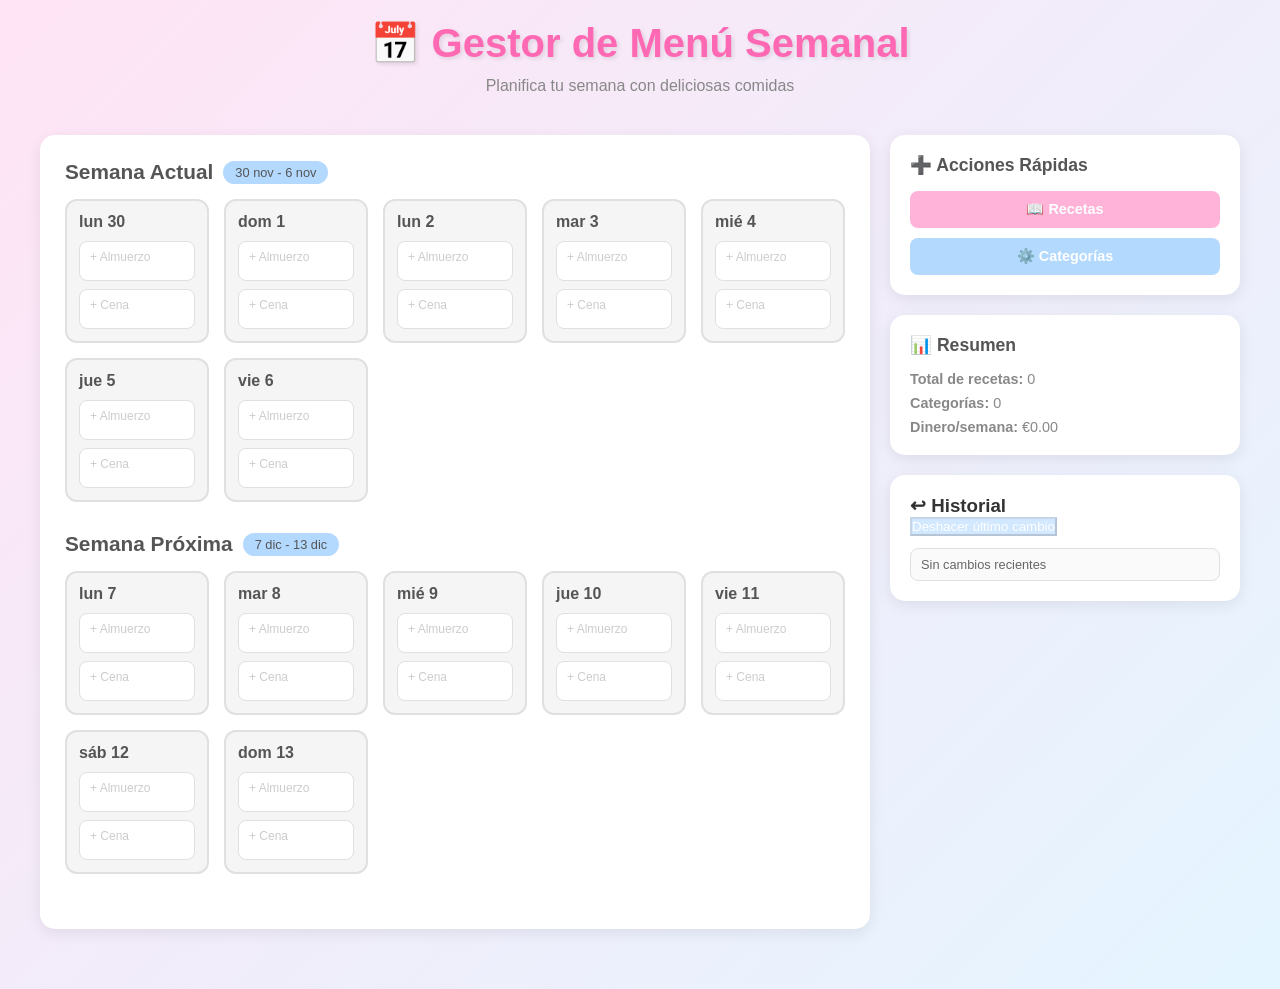
==== index.html @ 2125ae4c "Implement temp recipes" ====
<!DOCTYPE html>
<html lang="es">
<head>
    <meta charset="UTF-8">
    <meta name="viewport" content="width=device-width, initial-scale=1.0">
    <title>Gestor de Menú Semanal</title>
        <link rel="stylesheet" href="assets/css/styles.css">
</head>
<body>
    <div class="container">
        <header>
            <h1>📅 Gestor de Menú Semanal</h1>
            <p>Planifica tu semana con deliciosas comidas</p>
        </header>

        <div class="main-content">
            <div class="calendar-section">
                <div id="weeksContainer"></div>
            </div>

            <div class="sidebar">
                <div class="sidebar-card">
                    <h3>➕ Acciones Rápidas</h3>
                    <button class="btn-primary" onclick="openManageMealsModal()">📖 Recetas</button>
                    <button class="btn-secondary" onclick="openManageCategoriesModal()" style="margin-top: 10px;">⚙️ Categorías</button>
                </div>

                <div class="sidebar-card">
                    <h3>📊 Resumen</h3>
                    <div style="font-size: 0.9rem; color: #888;">
                        <p style="margin-bottom: 8px;"><strong>Total de recetas:</strong> <span id="totalMeals">0</span></p>
                        <p style="margin-bottom: 8px;"><strong>Categorías:</strong> <span id="totalCategories">0</span></p>
                        <p><strong>Dinero/semana:</strong> <span id="weekTotal">€0.00</span></p>
                    </div>
                </div>

                <div class="history-card">
                    <h3>↩ Historial</h3>
                    <button id="undoBtn" class="btn-secondary" onclick="app.undoLastAction()">Deshacer último cambio</button>
                    <div id="historyList" class="history-list">
                        <div class="history-item">Sin cambios recientes</div>
                    </div>
                </div>
            </div>
        </div>
    </div>

    <!-- Modal: Seleccionar Comida -->
    <div id="selectMealModal" class="modal">
        <div class="modal-content">
            <div class="modal-header">
                <span>Seleccionar Receta</span>
                <button class="close-btn" onclick="closeModal('selectMealModal')">×</button>
            </div>
            
            <!-- Búsqueda y Filtros -->
            <div class="search-filter-section">
                <div class="meal-view-toggle">
                    <button type="button" id="viewAllBtn" class="meal-view-btn active" onclick="app.setMealView('all')" title="Todas">📋</button>
                    <button type="button" id="viewFavoritesBtn" class="meal-view-btn" onclick="app.setMealView('favorites')" title="Favoritas">⭐</button>
                    <button type="button" id="viewRecentBtn" class="meal-view-btn" onclick="app.setMealView('recent')" title="Recientes">🕒</button>
                </div>
                <input type="text" id="mealSearchInput" class="search-input" placeholder="🔍 Buscar receta..." onkeyup="app.filterMeals()">
                <div class="filter-group">
                    <button type="button" id="openCategoryFilterBtn" class="filter-trigger" onclick="app.toggleCategoryFilterPopup()">📂 Filtrar por categorías</button>
                    <button class="clear-filters" onclick="app.clearFilters()">Limpiar filtros</button>
                </div>
                <div id="categoryFilterSummary" class="filter-selected-count">Sin categorías seleccionadas</div>
                <div id="categoryFilterPopup" class="filter-popup">
                    <div class="filter-popup-title">Selecciona categorías</div>
                    <div id="categoryFilterCheckboxes" class="checkbox-group"></div>
                    <div class="filter-popup-actions">
                        <button type="button" class="btn-filter-reset" onclick="app.resetCategoryFilterSelection()">Quitar selección</button>
                        <button type="button" class="btn-filter-apply" onclick="app.applyCategoryFilterSelection()">Aplicar</button>
                    </div>
                </div>
            </div>
            
            <!-- Lista de Recetas -->
            <div id="mealsSelectList" class="items-list items-list-grouped"></div>
            <div id="noResultsMessage" class="no-results" style="display: none;">
                <div id="noResultsText">❌ No se encontraron recetas</div>
                <button type="button" id="addTempFromSearchBtn" class="btn-add-temp-from-search" onclick="app.assignSearchAsTempRecipe()" style="display: none;">Añadir receta temporal</button>
            </div>
            
            <div class="modal-buttons">
                <button class="btn-cancel" onclick="closeModal('selectMealModal')">Cancelar</button>
            </div>
        </div>
    </div>

    <!-- Modal: Agregar Nueva Comida -->
    <div id="addMealModal" class="modal">
        <div class="modal-content">
            <div class="modal-header">
                <span>Nueva Receta</span>
                <button class="close-btn" onclick="closeModal('addMealModal')">×</button>
            </div>
            <div id="addMealMessage"></div>
            <form id="addMealForm">
                <div class="form-group">
                    <label for="mealName">Nombre de la Receta</label>
                    <input type="text" id="mealName" required placeholder="Ej: Pasta a la Carbonara">
                </div>
                <div class="form-group">
                    <label for="mealPrice">Precio (€)</label>
                    <input type="number" id="mealPrice" step="0.01" min="0" required placeholder="Ej: 5.50">
                </div>
                <div class="form-group">
                    <label>Categorías</label>
                    <div id="categoriesCheckboxes" class="checkbox-group"></div>
                </div>
                <div class="modal-buttons">
                    <button type="button" class="btn-cancel" onclick="closeModal('addMealModal')">Cancelar</button>
                    <button type="submit" class="btn-primary" style="width: 100%;">Crear Receta</button>
                </div>
            </form>
        </div>
    </div>

    <!-- Modal: Gestionar Recetas -->
    <div id="manageMealsModal" class="modal">
        <div class="modal-content">
            <div class="modal-header">
                <span>Gestionar Recetas</span>
                <button class="close-btn" onclick="closeModal('manageMealsModal')">×</button>
            </div>
            <div id="mealsMessage"></div>
            
            <h3 style="margin-top: 20px; margin-bottom: 10px; color: #555; font-size: 1rem;">Nueva Receta</h3>
            <form id="addMealForm2">
                <div class="form-group">
                    <input type="text" id="mealName2" required placeholder="Nombre de la receta">
                </div>
                <div class="form-group">
                    <input type="number" id="mealPrice2" step="0.01" min="0" required placeholder="Precio (€)">
                </div>
                <div class="form-group">
                    <label>Categorías</label>
                    <div id="categoriesCheckboxes2" class="checkbox-group"></div>
                </div>
                <button type="submit" class="btn-success" style="width: 100%; margin-bottom: 20px;">Agregar Receta</button>
            </form>

            <h3 style="margin-bottom: 10px; color: #555; font-size: 1rem;">Recetas Existentes</h3>
            <div id="mealsList" class="items-list"></div>
        </div>
    </div>

    <!-- Modal: Gestionar Categorías -->
    <div id="manageCategoriesModal" class="modal">
        <div class="modal-content">
            <div class="modal-header">
                <span>Gestionar Categorías</span>
                <button class="close-btn" onclick="closeModal('manageCategoriesModal')">×</button>
            </div>
            <div id="categoriesMessage"></div>
            
            <h3 style="margin-top: 20px; margin-bottom: 10px; color: #555; font-size: 1rem;">Agregar Categoría</h3>
            <form id="addCategoryForm">
                <div class="form-group">
                    <input type="text" id="categoryName" required placeholder="Nombre de la categoría">
                </div>
                <button type="submit" class="btn-success" style="width: 100%; margin-bottom: 20px;">Agregar Categoría</button>
            </form>

            <h3 style="margin-bottom: 10px; color: #555; font-size: 1rem;">Categorías Existentes</h3>
            <div id="categoriesList" class="items-list"></div>
        </div>
    </div>

        <script src="assets/js/app.js"></script>
</body>
</html>
---- assets/css/styles.css ----
﻿* {
            margin: 0;
            padding: 0;
            box-sizing: border-box;
        }

        :root {
            --pastel-pink: #FFB3D9;
            --pastel-blue: #B3D9FF;
            --pastel-green: #B3FFB3;
            --pastel-yellow: #FFFFB3;
            --pastel-purple: #D9B3FF;
            --pastel-peach: #FFD9B3;
            --light-gray: #F5F5F5;
            --dark-gray: #666;
            --border-color: #E0E0E0;
        }

        body {
            font-family: 'Segoe UI', Tahoma, Geneva, Verdana, sans-serif;
            background: linear-gradient(135deg, #FFE4F5 0%, #E4F5FF 100%);
            min-height: 100vh;
            padding: 20px;
            color: #333;
        }

        .container {
            max-width: 1200px;
            margin: 0 auto;
        }

        header {
            text-align: center;
            margin-bottom: 40px;
            color: #555;
        }

        header h1 {
            font-size: 2.5rem;
            margin-bottom: 10px;
            color: #FF69B4;
            text-shadow: 2px 2px 4px rgba(0,0,0,0.1);
        }

        header p {
            font-size: 1rem;
            color: #888;
        }

        .main-content {
            display: grid;
            grid-template-columns: 1fr 350px;
            gap: 20px;
            margin-bottom: 40px;
        }

        .calendar-section {
            background: white;
            border-radius: 15px;
            padding: 25px;
            box-shadow: 0 4px 15px rgba(0,0,0,0.08);
        }

        .week-container {
            margin-bottom: 30px;
        }

        .week-title {
            font-size: 1.3rem;
            font-weight: 600;
            color: #555;
            margin-bottom: 15px;
            display: flex;
            align-items: center;
            gap: 10px;
        }

        .week-title span {
            background: var(--pastel-blue);
            padding: 4px 12px;
            border-radius: 20px;
            font-size: 0.8rem;
            font-weight: 500;
        }

        .days-grid {
            display: grid;
            grid-template-columns: repeat(auto-fit, minmax(120px, 1fr));
            gap: 15px;
        }

        .day-card {
            background: var(--light-gray);
            border: 2px solid var(--border-color);
            border-radius: 12px;
            padding: 12px;
            transition: all 0.3s ease;
        }

        .day-card.today {
            border-color: var(--pastel-pink);
            background: #FFF0F8;
            box-shadow: 0 4px 12px rgba(255, 179, 217, 0.3);
        }

        .day-card.today .day-header {
            color: #FF69B4;
            font-weight: 700;
        }

        .day-header {
            font-weight: 600;
            margin-bottom: 10px;
            color: #555;
            display: flex;
            justify-content: space-between;
            align-items: center;
        }

        .day-number {
            font-size: 1rem;
        }

        .today-badge {
            background: var(--pastel-pink);
            color: #fff;
            font-size: 0.65rem;
            padding: 2px 6px;
            border-radius: 10px;
            font-weight: 600;
        }

        .meals-container {
            display: flex;
            flex-direction: column;
            gap: 8px;
        }

        .meal-slot {
            display: flex;
            gap: 8px;
            align-items: stretch;
        }

        .meal-label {
            font-size: 0.7rem;
            font-weight: 600;
            color: #888;
            min-width: 50px;
            text-transform: uppercase;
            display: none;
        }

        .meal-item {
            flex: 1;
            padding: 8px 10px;
            border-radius: 8px;
            font-size: 0.75rem;
            background: white;
            border: 1px solid var(--border-color);
            cursor: grab;
            transition: all 0.2s ease;
            min-height: 40px;
            display: flex;
            flex-direction: column;
            align-items: flex-start;
            justify-content: space-between;
            word-wrap: break-word;
            word-break: break-word;
            white-space: normal;
        }

        .meal-item:hover {
            border-color: var(--pastel-pink);
            background: #FFF5FA;
        }

        .meal-item.dragging {
            opacity: 0.5;
            cursor: grabbing;
        }

        .meal-item.drag-over {
            border: 2px dashed var(--pastel-pink);
            background: #FFF0F8;
            box-shadow: inset 0 0 8px rgba(255, 179, 217, 0.3);
        }

        .meal-info {
            flex: 1;
            line-height: 1.3;
            color: #555;
            font-weight: 500;
            word-break: break-word;
            width: 100%;
        }

        .meal-price {
            font-size: 0.65rem;
            color: #FF69B4;
            font-weight: 600;
            margin-left: 0;
            display: none;
        }

        .add-btn {
            width: 28px;
            height: 28px;
            border-radius: 50%;
            background: var(--pastel-pink);
            border: none;
            color: white;
            font-size: 1.2rem;
            cursor: pointer;
            display: flex;
            align-items: center;
            justify-content: center;
            transition: all 0.2s ease;
            flex-shrink: 0;
        }

        .add-btn:hover {
            background: #FF69B4;
            transform: scale(1.1);
        }

        .sidebar {
            display: flex;
            flex-direction: column;
            gap: 20px;
        }

        .sidebar-card {
            background: white;
            border-radius: 15px;
            padding: 20px;
            box-shadow: 0 4px 15px rgba(0,0,0,0.08);
        }

        .sidebar-card h3 {
            font-size: 1.1rem;
            margin-bottom: 15px;
            color: #555;
            display: flex;
            align-items: center;
            gap: 8px;
        }

        .sidebar-card button {
            width: 100%;
            padding: 10px;
            border: none;
            border-radius: 8px;
            font-weight: 600;
            cursor: pointer;
            transition: all 0.3s ease;
            font-size: 0.9rem;
        }

        .btn-primary {
            background: var(--pastel-pink);
            color: white;
        }

        .btn-primary:hover {
            background: #FF69B4;
            transform: translateY(-2px);
            box-shadow: 0 4px 8px rgba(255, 105, 180, 0.3);
        }

        .btn-secondary {
            background: var(--pastel-blue);
            color: white;
        }

        .btn-secondary:hover {
            background: #5B9FD9;
            transform: translateY(-2px);
            box-shadow: 0 4px 8px rgba(91, 159, 217, 0.3);
        }

        .btn-success {
            background: var(--pastel-green);
            color: #333;
            font-weight: 600;
        }

        .btn-success:hover {
            background: #5FB35F;
            color: white;
            transform: translateY(-2px);
            box-shadow: 0 4px 8px rgba(95, 179, 95, 0.3);
        }

        .modal {
            display: none;
            position: fixed;
            top: 0;
            left: 0;
            width: 100%;
            height: 100%;
            background: rgba(0, 0, 0, 0.5);
            z-index: 1000;
            align-items: center;
            justify-content: center;
        }

        .modal.active {
            display: flex;
        }

        .modal-content {
            background: white;
            border-radius: 15px;
            padding: 30px;
            max-width: 500px;
            width: 90%;
            max-height: 90vh;
            overflow-y: auto;
            box-shadow: 0 10px 40px rgba(0,0,0,0.2);
        }

        .modal-header {
            font-size: 1.5rem;
            font-weight: 700;
            margin-bottom: 20px;
            color: #555;
            display: flex;
            justify-content: space-between;
            align-items: center;
        }

        .close-btn {
            background: none;
            border: none;
            font-size: 1.5rem;
            color: #ccc;
            cursor: pointer;
            padding: 0;
            width: 30px;
            height: 30px;
            display: flex;
            align-items: center;
            justify-content: center;
        }

        .close-btn:hover {
            color: #FF69B4;
        }

        .form-group {
            margin-bottom: 15px;
        }

        .form-group label {
            display: block;
            margin-bottom: 5px;
            font-weight: 600;
            color: #555;
            font-size: 0.9rem;
        }

        .form-group input,
        .form-group select {
            width: 100%;
            padding: 10px;
            border: 2px solid var(--border-color);
            border-radius: 8px;
            font-size: 0.9rem;
            transition: border-color 0.2s ease;
        }

        .form-group input:focus,
        .form-group select:focus {
            outline: none;
            border-color: var(--pastel-pink);
            background: #FFF5FA;
        }

        .checkbox-group {
            display: grid;
            grid-template-columns: 1fr 1fr;
            gap: 8px 12px;
        }

        .checkbox-item {
            display: flex;
            align-items: center;
            gap: 8px;
            margin: 0;
            font-weight: 400;
            font-size: 0.9rem;
            cursor: pointer;
        }

        .checkbox-item input[type="checkbox"] {
            width: auto;
            margin: 0;
            accent-color: var(--pastel-pink);
            cursor: pointer;
        }

        .search-filter-section {
            display: flex;
            flex-direction: column;
            gap: 12px;
            margin-bottom: 15px;
            padding: 15px;
            background: var(--light-gray);
            border-radius: 8px;
        }

        .search-input {
            width: 100%;
            padding: 10px;
            border: 2px solid var(--border-color);
            border-radius: 8px;
            font-size: 0.9rem;
            transition: border-color 0.2s ease;
        }

        .search-input:focus {
            outline: none;
            border-color: var(--pastel-pink);
            background: white;
        }

        .filter-group {
            display: flex;
            gap: 10px;
        }

        .filter-trigger {
            padding: 8px;
            border: 2px solid var(--border-color);
            border-radius: 8px;
            font-size: 0.85rem;
            cursor: pointer;
            background: white;
            transition: border-color 0.2s ease;
            text-align: left;
            flex: 1;
        }

        .filter-trigger:hover {
            border-color: var(--pastel-pink);
        }

        .filter-popup {
            display: none;
            border: 1px solid var(--border-color);
            border-radius: 8px;
            background: white;
            padding: 10px;
            margin-top: 8px;
        }

        .filter-popup.active {
            display: block;
        }

        .filter-popup-title {
            font-size: 0.85rem;
            font-weight: 600;
            color: #555;
            margin-bottom: 8px;
        }

        .filter-popup-actions {
            display: flex;
            gap: 8px;
            margin-top: 10px;
        }

        .filter-popup-actions button {
            flex: 1;
            padding: 7px 8px;
            border: none;
            border-radius: 6px;
            font-size: 0.8rem;
            cursor: pointer;
        }

        .btn-filter-apply {
            background: var(--pastel-blue);
            color: white;
        }

        .btn-filter-reset {
            background: var(--light-gray);
            color: #555;
        }

        .filter-selected-count {
            font-size: 0.75rem;
            color: #777;
            margin-top: 2px;
        }

        .meal-view-toggle {
            display: grid;
            grid-template-columns: repeat(3, 1fr);
            gap: 8px;
            margin-bottom: 8px;
        }

        .meal-view-btn {
            border: 1px solid var(--border-color);
            background: white;
            color: #666;
            border-radius: 8px;
            padding: 8px 6px;
            font-size: 1rem;
            font-weight: 600;
            cursor: pointer;
            min-width: 44px;
            line-height: 1;
        }

        .meal-view-btn.active {
            background: var(--pastel-pink);
            color: white;
            border-color: var(--pastel-pink);
        }

        .favorite-btn {
            border: 1px solid #f3d37a;
            background: #fffdf3;
            color: #b08a00;
            border-radius: 6px;
            padding: 4px 8px;
            font-size: 0.75rem;
            cursor: pointer;
        }

        .favorite-btn.active {
            background: #ffe48b;
            color: #8d6a00;
        }

        .btn-add-temp-from-search {
            margin-top: 12px;
            padding: 10px 12px;
            background: var(--pastel-purple);
            color: white;
            border: none;
            border-radius: 8px;
            cursor: pointer;
            font-weight: 600;
            font-size: 0.85rem;
        }

        .btn-add-temp-from-search:hover {
            background: #C994FF;
        }

        .history-card {
            background: white;
            border-radius: 15px;
            padding: 20px;
            box-shadow: 0 4px 15px rgba(0,0,0,0.08);
        }

        .history-list {
            margin-top: 12px;
            max-height: 130px;
            overflow-y: auto;
            border: 1px solid var(--border-color);
            border-radius: 8px;
            background: #fafafa;
        }

        .history-item {
            padding: 8px 10px;
            border-bottom: 1px solid #ededed;
            font-size: 0.8rem;
            color: #666;
        }

        .history-item:last-child {
            border-bottom: none;
        }

        .history-item-time {
            display: block;
            font-size: 0.7rem;
            color: #999;
            margin-top: 2px;
        }

        .meal-item.empty {
            cursor: pointer;
        }

        .meal-item.filled {
            cursor: grab;
        }

        .meal-item.filled:active {
            cursor: grabbing;
        }

        .filter-trigger:focus {
            outline: none;
            border-color: var(--pastel-pink);
        }

        .clear-filters {
            padding: 8px 12px;
            background: var(--pastel-yellow);
            border: none;
            border-radius: 8px;
            cursor: pointer;
            font-size: 0.8rem;
            font-weight: 600;
            transition: all 0.2s ease;
        }

        .clear-filters:hover {
            background: #FFD700;
        }

        .meal-group-header {
            background: rgba(0, 0, 0, 0.05);
            padding: 8px 12px;
            font-weight: 600;
            color: #555;
            font-size: 0.85rem;
            border-left: 3px solid var(--pastel-blue);
            margin-top: 10px;
        }

        .meal-group-header:first-child {
            margin-top: 0;
        }

        .items-list-grouped .item {
            padding-left: 20px;
        }

        .meal-count {
            display: inline-block;
            background: var(--pastel-pink);
            color: white;
            padding: 2px 8px;
            border-radius: 12px;
            font-size: 0.7rem;
            font-weight: 600;
            margin-left: 6px;
        }

        .no-results {
            text-align: center;
            color: #999;
            padding: 20px 10px;
            font-size: 0.9rem;
        }

        .items-list {
            max-height: 300px;
            overflow-y: auto;
            border: 1px solid var(--border-color);
            border-radius: 8px;
            margin-top: 10px;
        }

        .item {
            padding: 10px 12px;
            border-bottom: 1px solid var(--border-color);
            display: flex;
            justify-content: space-between;
            align-items: center;
            font-size: 0.9rem;
        }

        .item:last-child {
            border-bottom: none;
        }

        .item-info {
            flex: 1;
        }

        .item-name {
            font-weight: 600;
            color: #555;
        }

        .temp-recipe {
            font-style: italic;
        }

        .temp-badge {
            background: var(--pastel-purple);
            color: white;
            padding: 2px 6px;
            border-radius: 8px;
            font-size: 0.6rem;
            font-weight: 700;
            margin-left: 4px;
            text-transform: uppercase;
        }

        .item-price {
            font-size: 0.8rem;
            color: #FF69B4;
            font-weight: 500;
        }

        .item-actions {
            display: flex;
            gap: 8px;
        }

        .btn-small {
            padding: 5px 10px;
            border: none;
            border-radius: 5px;
            font-size: 0.75rem;
            cursor: pointer;
            transition: all 0.2s ease;
        }

        .btn-edit {
            background: var(--pastel-yellow);
            color: #555;
        }

        .btn-edit:hover {
            background: #FFD700;
        }

        .btn-delete {
            background: #FFB3B3;
            color: white;
        }

        .btn-delete:hover {
            background: #FF6B6B;
        }

        .modal-buttons {
            display: grid;
            grid-template-columns: 1fr 1fr;
            gap: 10px;
            margin-top: 20px;
        }

        .modal-buttons button {
            padding: 12px;
            border: none;
            border-radius: 8px;
            font-weight: 600;
            cursor: pointer;
            font-size: 0.9rem;
            transition: all 0.3s ease;
        }

        .btn-cancel {
            background: var(--light-gray);
            color: #555;
        }

        .btn-cancel:hover {
            background: #ddd;
        }

        .btn-remove-meal {
            background: white;
            border: 1px solid #FFB3B3;
            color: #FF6B6B;
            padding: 3px 8px;
            border-radius: 4px;
            font-size: 0.8rem;
            cursor: pointer;
            transition: all 0.2s ease;
            align-self: flex-end;
            margin-top: 4px;
        }

        .btn-remove-meal:hover {
            background: #FFB3B3;
            color: white;
        }

        @media (max-width: 768px) {
            .main-content {
                grid-template-columns: 1fr;
            }

            header h1 {
                font-size: 1.8rem;
            }

            .days-grid {
                grid-template-columns: repeat(2, 1fr);
            }

            .calendar-section {
                padding: 15px;
            }

            .modal-content {
                max-width: 90%;
                padding: 18px;
            }

            .filter-group {
                flex-direction: column;
            }

            .meal-view-toggle {
                grid-template-columns: 1fr;
            }
        }
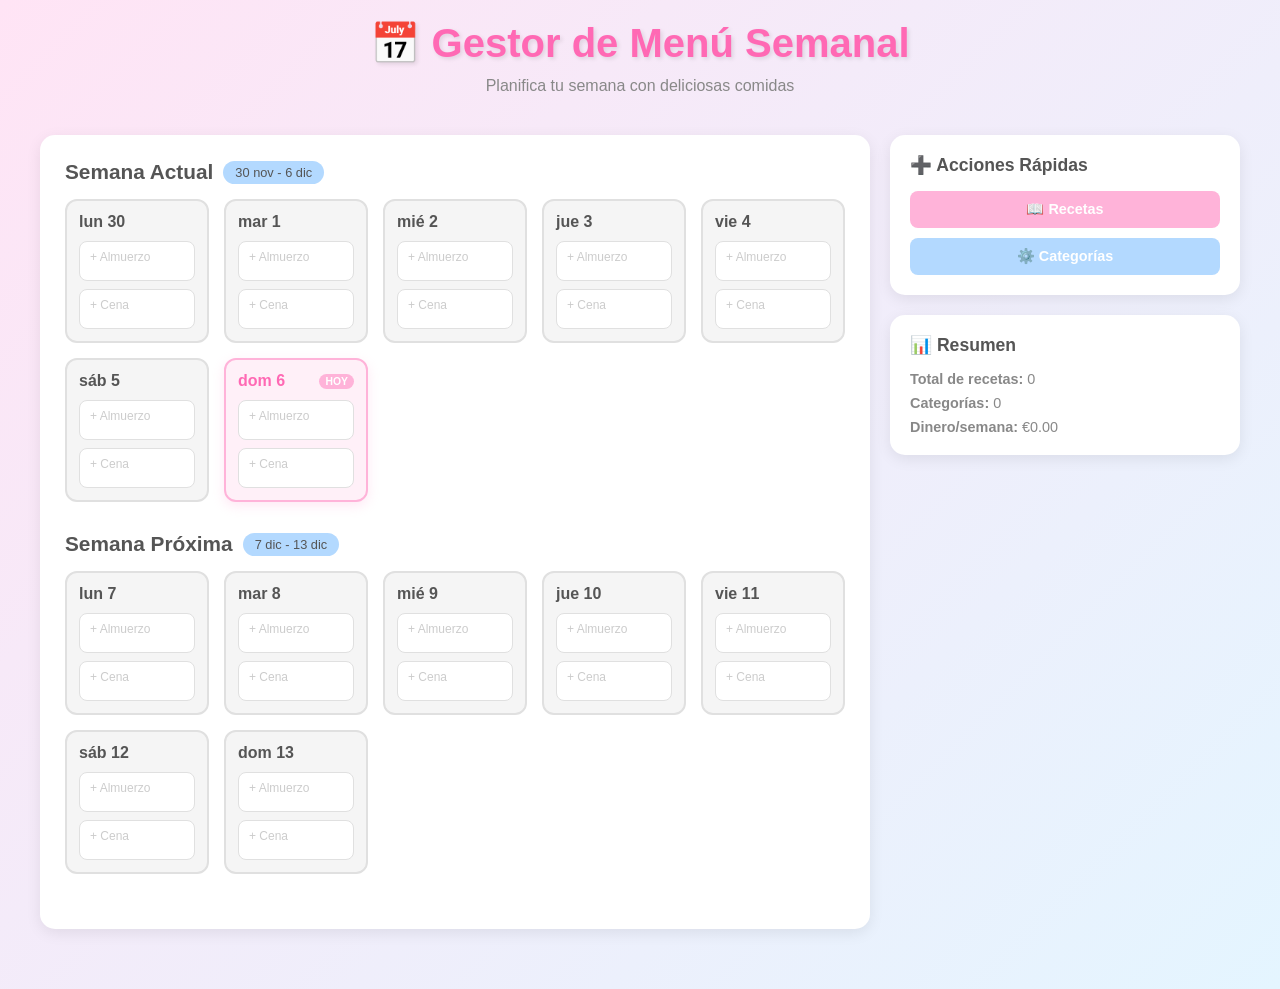
==== commit d9835e02: "Fix: semana próxima mostraba fechas desordenadas" ====
--- a/index.html
+++ b/index.html
@@ -4,7 +4,566 @@
     <meta charset="UTF-8">
     <meta name="viewport" content="width=device-width, initial-scale=1.0">
     <title>Gestor de Menú Semanal</title>
-        <link rel="stylesheet" href="assets/css/styles.css">
+    <style>
+        * {
+            margin: 0;
+            padding: 0;
+            box-sizing: border-box;
+        }
+
+        :root {
+            --pastel-pink: #FFB3D9;
+            --pastel-blue: #B3D9FF;
+            --pastel-green: #B3FFB3;
+            --pastel-yellow: #FFFFB3;
+            --pastel-purple: #D9B3FF;
+            --pastel-peach: #FFD9B3;
+            --light-gray: #F5F5F5;
+            --dark-gray: #666;
+            --border-color: #E0E0E0;
+        }
+
+        body {
+            font-family: 'Segoe UI', Tahoma, Geneva, Verdana, sans-serif;
+            background: linear-gradient(135deg, #FFE4F5 0%, #E4F5FF 100%);
+            min-height: 100vh;
+            padding: 20px;
+            color: #333;
+        }
+
+        .container {
+            max-width: 1200px;
+            margin: 0 auto;
+        }
+
+        header {
+            text-align: center;
+            margin-bottom: 40px;
+            color: #555;
+        }
+
+        header h1 {
+            font-size: 2.5rem;
+            margin-bottom: 10px;
+            color: #FF69B4;
+            text-shadow: 2px 2px 4px rgba(0,0,0,0.1);
+        }
+
+        header p {
+            font-size: 1rem;
+            color: #888;
+        }
+
+        .main-content {
+            display: grid;
+            grid-template-columns: 1fr 350px;
+            gap: 20px;
+            margin-bottom: 40px;
+        }
+
+        .calendar-section {
+            background: white;
+            border-radius: 15px;
+            padding: 25px;
+            box-shadow: 0 4px 15px rgba(0,0,0,0.08);
+        }
+
+        .week-container {
+            margin-bottom: 30px;
+        }
+
+        .week-title {
+            font-size: 1.3rem;
+            font-weight: 600;
+            color: #555;
+            margin-bottom: 15px;
+            display: flex;
+            align-items: center;
+            gap: 10px;
+        }
+
+        .week-title span {
+            background: var(--pastel-blue);
+            padding: 4px 12px;
+            border-radius: 20px;
+            font-size: 0.8rem;
+            font-weight: 500;
+        }
+
+        .days-grid {
+            display: grid;
+            grid-template-columns: repeat(auto-fit, minmax(120px, 1fr));
+            gap: 15px;
+        }
+
+        .day-card {
+            background: var(--light-gray);
+            border: 2px solid var(--border-color);
+            border-radius: 12px;
+            padding: 12px;
+            transition: all 0.3s ease;
+        }
+
+        .day-card.today {
+            border-color: var(--pastel-pink);
+            background: #FFF0F8;
+            box-shadow: 0 4px 12px rgba(255, 179, 217, 0.3);
+        }
+
+        .day-card.today .day-header {
+            color: #FF69B4;
+            font-weight: 700;
+        }
+
+        .day-header {
+            font-weight: 600;
+            margin-bottom: 10px;
+            color: #555;
+            display: flex;
+            justify-content: space-between;
+            align-items: center;
+        }
+
+        .day-number {
+            font-size: 1rem;
+        }
+
+        .today-badge {
+            background: var(--pastel-pink);
+            color: #fff;
+            font-size: 0.65rem;
+            padding: 2px 6px;
+            border-radius: 10px;
+            font-weight: 600;
+        }
+
+        .meals-container {
+            display: flex;
+            flex-direction: column;
+            gap: 8px;
+        }
+
+        .meal-slot {
+            display: flex;
+            gap: 8px;
+            align-items: stretch;
+        }
+
+        .meal-label {
+            font-size: 0.7rem;
+            font-weight: 600;
+            color: #888;
+            min-width: 50px;
+            text-transform: uppercase;
+            display: none; /* Ocultar labels */
+        }
+
+        .meal-item {
+            flex: 1;
+            padding: 8px 10px;
+            border-radius: 8px;
+            font-size: 0.75rem;
+            background: white;
+            border: 1px solid var(--border-color);
+            cursor: pointer;
+            transition: all 0.2s ease;
+            min-height: 40px;
+            display: flex;
+            flex-direction: column;
+            align-items: flex-start;
+            justify-content: space-between;
+            word-wrap: break-word;
+            word-break: break-word;
+            white-space: normal;
+        }
+
+        .meal-item:hover {
+            border-color: var(--pastel-pink);
+            background: #FFF5FA;
+        }
+
+        .meal-info {
+            flex: 1;
+            line-height: 1.3;
+            color: #555;
+            font-weight: 500;
+            word-break: break-word;
+            width: 100%;
+        }
+
+        .meal-price {
+            font-size: 0.65rem;
+            color: #FF69B4;
+            font-weight: 600;
+            margin-left: 0;
+            display: none; /* Ocultar precio */
+        }
+
+        .add-btn {
+            width: 28px;
+            height: 28px;
+            border-radius: 50%;
+            background: var(--pastel-pink);
+            border: none;
+            color: white;
+            font-size: 1.2rem;
+            cursor: pointer;
+            display: flex;
+            align-items: center;
+            justify-content: center;
+            transition: all 0.2s ease;
+            flex-shrink: 0;
+        }
+
+        .add-btn:hover {
+            background: #FF69B4;
+            transform: scale(1.1);
+        }
+
+        .sidebar {
+            display: flex;
+            flex-direction: column;
+            gap: 20px;
+        }
+
+        .sidebar-card {
+            background: white;
+            border-radius: 15px;
+            padding: 20px;
+            box-shadow: 0 4px 15px rgba(0,0,0,0.08);
+        }
+
+        .sidebar-card h3 {
+            font-size: 1.1rem;
+            margin-bottom: 15px;
+            color: #555;
+            display: flex;
+            align-items: center;
+            gap: 8px;
+        }
+
+        .sidebar-card button {
+            width: 100%;
+            padding: 10px;
+            border: none;
+            border-radius: 8px;
+            font-weight: 600;
+            cursor: pointer;
+            transition: all 0.3s ease;
+            font-size: 0.9rem;
+        }
+
+        .btn-primary {
+            background: var(--pastel-pink);
+            color: white;
+        }
+
+        .btn-primary:hover {
+            background: #FF69B4;
+            transform: translateY(-2px);
+            box-shadow: 0 4px 8px rgba(255, 105, 180, 0.3);
+        }
+
+        .btn-secondary {
+            background: var(--pastel-blue);
+            color: white;
+        }
+
+        .btn-secondary:hover {
+            background: #5B9FD9;
+            transform: translateY(-2px);
+            box-shadow: 0 4px 8px rgba(91, 159, 217, 0.3);
+        }
+
+        .btn-success {
+            background: var(--pastel-green);
+            color: #333;
+            font-weight: 600;
+        }
+
+        .btn-success:hover {
+            background: #5FB35F;
+            color: white;
+            transform: translateY(-2px);
+            box-shadow: 0 4px 8px rgba(95, 179, 95, 0.3);
+        }
+
+        /* Modal */
+        .modal {
+            display: none;
+            position: fixed;
+            top: 0;
+            left: 0;
+            width: 100%;
+            height: 100%;
+            background: rgba(0, 0, 0, 0.5);
+            z-index: 1000;
+            align-items: center;
+            justify-content: center;
+        }
+
+        .modal.active {
+            display: flex;
+        }
+
+        .modal-content {
+            background: white;
+            border-radius: 15px;
+            padding: 30px;
+            max-width: 500px;
+            width: 90%;
+            max-height: 90vh;
+            overflow-y: auto;
+            box-shadow: 0 10px 40px rgba(0,0,0,0.2);
+        }
+
+        .modal-header {
+            font-size: 1.5rem;
+            font-weight: 700;
+            margin-bottom: 20px;
+            color: #555;
+            display: flex;
+            justify-content: space-between;
+            align-items: center;
+        }
+
+        .close-btn {
+            background: none;
+            border: none;
+            font-size: 1.5rem;
+            color: #ccc;
+            cursor: pointer;
+            padding: 0;
+            width: 30px;
+            height: 30px;
+            display: flex;
+            align-items: center;
+            justify-content: center;
+        }
+
+        .close-btn:hover {
+            color: #FF69B4;
+        }
+
+        .form-group {
+            margin-bottom: 15px;
+        }
+
+        .form-group label {
+            display: block;
+            margin-bottom: 5px;
+            font-weight: 600;
+            color: #555;
+            font-size: 0.9rem;
+        }
+
+        .form-group input,
+        .form-group select {
+            width: 100%;
+            padding: 10px;
+            border: 2px solid var(--border-color);
+            border-radius: 8px;
+            font-size: 0.9rem;
+            transition: border-color 0.2s ease;
+        }
+
+        .form-group input:focus,
+        .form-group select:focus {
+            outline: none;
+            border-color: var(--pastel-pink);
+            background: #FFF5FA;
+        }
+
+        .checkbox-group {
+            display: grid;
+            grid-template-columns: 1fr 1fr;
+            gap: 10px;
+            margin-top: 10px;
+        }
+
+        .checkbox-item {
+            display: flex;
+            align-items: center;
+            gap: 8px;
+        }
+
+        .checkbox-item input[type="checkbox"] {
+            width: auto;
+            cursor: pointer;
+            accent-color: var(--pastel-pink);
+        }
+
+        .checkbox-item label {
+            margin: 0;
+            cursor: pointer;
+            font-weight: 400;
+            font-size: 0.85rem;
+        }
+
+        .modal-buttons {
+            display: grid;
+            grid-template-columns: 1fr 1fr;
+            gap: 10px;
+            margin-top: 20px;
+        }
+
+        .modal-buttons button {
+            padding: 12px;
+            border: none;
+            border-radius: 8px;
+            font-weight: 600;
+            cursor: pointer;
+            font-size: 0.9rem;
+            transition: all 0.3s ease;
+        }
+
+        .btn-cancel {
+            background: var(--light-gray);
+            color: #555;
+        }
+
+        .btn-cancel:hover {
+            background: #ddd;
+        }
+
+        /* Lista de comidas/categorías */
+        .items-list {
+            max-height: 300px;
+            overflow-y: auto;
+            border: 1px solid var(--border-color);
+            border-radius: 8px;
+            margin-top: 10px;
+        }
+
+        .item {
+            padding: 10px 12px;
+            border-bottom: 1px solid var(--border-color);
+            display: flex;
+            justify-content: space-between;
+            align-items: center;
+            font-size: 0.9rem;
+        }
+
+        .item:last-child {
+            border-bottom: none;
+        }
+
+        .item-info {
+            flex: 1;
+        }
+
+        .item-name {
+            font-weight: 600;
+            color: #555;
+        }
+
+        .item-price {
+            font-size: 0.8rem;
+            color: #FF69B4;
+            font-weight: 500;
+        }
+
+        .item-actions {
+            display: flex;
+            gap: 8px;
+        }
+
+        .btn-small {
+            padding: 5px 10px;
+            border: none;
+            border-radius: 5px;
+            font-size: 0.75rem;
+            cursor: pointer;
+            transition: all 0.2s ease;
+        }
+
+        .btn-edit {
+            background: var(--pastel-yellow);
+            color: #555;
+        }
+
+        .btn-edit:hover {
+            background: #FFD700;
+        }
+
+        .btn-delete {
+            background: #FFB3B3;
+            color: white;
+        }
+
+        .btn-delete:hover {
+            background: #FF6B6B;
+        }
+
+        .loading {
+            text-align: center;
+            color: #888;
+            padding: 20px;
+        }
+
+        .error {
+            background: #FFB3B3;
+            color: #8B0000;
+            padding: 10px;
+            border-radius: 8px;
+            margin-bottom: 15px;
+            font-size: 0.9rem;
+        }
+
+        .success {
+            background: var(--pastel-green);
+            color: white;
+            padding: 10px;
+            border-radius: 8px;
+            margin-bottom: 15px;
+            font-size: 0.9rem;
+        }
+
+        @media (max-width: 768px) {
+            .main-content {
+                grid-template-columns: 1fr;
+            }
+
+            header h1 {
+                font-size: 1.8rem;
+            }
+
+            .days-grid {
+                grid-template-columns: repeat(2, 1fr);
+            }
+
+            .calendar-section {
+                padding: 15px;
+            }
+
+            .modal-content {
+                max-width: 90%;
+            }
+        }
+
+        .meal-actions {
+            display: flex;
+            gap: 4px;
+        }
+
+        .btn-remove-meal {
+            background: white;
+            border: 1px solid #FFB3B3;
+            color: #FF6B6B;
+            padding: 3px 8px;
+            border-radius: 4px;
+            font-size: 0.8rem;
+            cursor: pointer;
+            transition: all 0.2s ease;
+            align-self: flex-end;
+            margin-top: 4px;
+        }
+
+        .btn-remove-meal:hover {
+            background: #FFB3B3;
+            color: white;
+        }
+    </style>
 </head>
 <body>
     <div class="container">
@@ -33,14 +592,6 @@
                         <p><strong>Dinero/semana:</strong> <span id="weekTotal">€0.00</span></p>
                     </div>
                 </div>
-
-                <div class="history-card">
-                    <h3>↩ Historial</h3>
-                    <button id="undoBtn" class="btn-secondary" onclick="app.undoLastAction()">Deshacer último cambio</button>
-                    <div id="historyList" class="history-list">
-                        <div class="history-item">Sin cambios recientes</div>
-                    </div>
-                </div>
             </div>
         </div>
     </div>
@@ -52,37 +603,7 @@
                 <span>Seleccionar Receta</span>
                 <button class="close-btn" onclick="closeModal('selectMealModal')">×</button>
             </div>
-            
-            <!-- Búsqueda y Filtros -->
-            <div class="search-filter-section">
-                <div class="meal-view-toggle">
-                    <button type="button" id="viewAllBtn" class="meal-view-btn active" onclick="app.setMealView('all')" title="Todas">📋</button>
-                    <button type="button" id="viewFavoritesBtn" class="meal-view-btn" onclick="app.setMealView('favorites')" title="Favoritas">⭐</button>
-                    <button type="button" id="viewRecentBtn" class="meal-view-btn" onclick="app.setMealView('recent')" title="Recientes">🕒</button>
-                </div>
-                <input type="text" id="mealSearchInput" class="search-input" placeholder="🔍 Buscar receta..." onkeyup="app.filterMeals()">
-                <div class="filter-group">
-                    <button type="button" id="openCategoryFilterBtn" class="filter-trigger" onclick="app.toggleCategoryFilterPopup()">📂 Filtrar por categorías</button>
-                    <button class="clear-filters" onclick="app.clearFilters()">Limpiar filtros</button>
-                </div>
-                <div id="categoryFilterSummary" class="filter-selected-count">Sin categorías seleccionadas</div>
-                <div id="categoryFilterPopup" class="filter-popup">
-                    <div class="filter-popup-title">Selecciona categorías</div>
-                    <div id="categoryFilterCheckboxes" class="checkbox-group"></div>
-                    <div class="filter-popup-actions">
-                        <button type="button" class="btn-filter-reset" onclick="app.resetCategoryFilterSelection()">Quitar selección</button>
-                        <button type="button" class="btn-filter-apply" onclick="app.applyCategoryFilterSelection()">Aplicar</button>
-                    </div>
-                </div>
-            </div>
-            
-            <!-- Lista de Recetas -->
-            <div id="mealsSelectList" class="items-list items-list-grouped"></div>
-            <div id="noResultsMessage" class="no-results" style="display: none;">
-                <div id="noResultsText">❌ No se encontraron recetas</div>
-                <button type="button" id="addTempFromSearchBtn" class="btn-add-temp-from-search" onclick="app.assignSearchAsTempRecipe()" style="display: none;">Añadir receta temporal</button>
-            </div>
-            
+            <div id="mealsSelectList" class="items-list"></div>
             <div class="modal-buttons">
                 <button class="btn-cancel" onclick="closeModal('selectMealModal')">Cancelar</button>
             </div>
@@ -169,7 +690,641 @@
         </div>
     </div>
 
-        <script src="assets/js/app.js"></script>
+    <script>
+        // Detectar URL base de la API automáticamente
+        const getApiBaseUrl = () => {
+            // Si está abierto como archivo local (file://), usar localhost
+            if (window.location.protocol === 'file:') {
+                console.log('📍 Detectado: Archivo local → usando localhost');
+                return 'http://localhost:8000';
+            }
+            // Si estamos en localhost, usar localhost
+            if (window.location.hostname === 'localhost' || window.location.hostname === '127.0.0.1') {
+                console.log('📍 Detectado: Localhost → usando localhost');
+                return 'http://localhost:8000';
+            }
+            // En producción, usar el dominio real
+            console.log('📍 Detectado: Producción → usando homeapi.beadpaws.es');
+            return 'https://homeapi.beadpaws.es';
+        };
+
+        const API_BASE_URL = getApiBaseUrl();
+        const API_KEY = 'homeapi_default_key_2024';
+
+        class MenuApp {
+            constructor() {
+                this.meals = [];
+                this.categories = [];
+                this.dailyMenus = {};
+                this.currentDate = new Date();
+                this.selectedDay = null;
+                this.selectedMealType = null;
+                console.log('📱 [DEBUG] MenuApp constructor iniciado');
+                console.log('📱 [DEBUG] API URL:', API_BASE_URL);
+                console.log('📱 [DEBUG] API Key configurada:', API_KEY ? 'SÍ' : 'NO');
+                this.init();
+            }
+
+            async init() {
+                try {
+                    console.log('🔄 [DEBUG] Cargando datos de la API...');
+                    await this.loadData();
+                    console.log('✅ [DEBUG] Datos cargados exitosamente');
+                    console.log('✅ [DEBUG] Comidas:', this.meals.length);
+                    console.log('✅ [DEBUG] Categorías:', this.categories.length);
+                    
+                    console.log('🎨 [DEBUG] Renderizando calendario...');
+                    this.renderCalendar();
+                    console.log('✅ [DEBUG] Calendario renderizado');
+                    
+                    console.log('🔗 [DEBUG] Configurando event listeners...');
+                    this.setupEventListeners();
+                    console.log('✅ [DEBUG] Event listeners configurados');
+                    
+                    console.log('🎉 [DEBUG] ¡MenuApp inicializado correctamente!');
+                    console.log('💡 [DEBUG] Ahora puedes hacer clic en "+ Nueva Receta" o "⚙️ Categorías"');
+                } catch (error) {
+                    console.error('❌ [ERROR] Error en init():', error);
+                }
+            }
+
+            async loadData() {
+                try {
+                    console.log('📥 [DEBUG] Iniciando fetch de comidas...');
+                    const mealsRes = await fetch(`${API_BASE_URL}/meals`, { headers: { 'X-API-Key': API_KEY } });
+                    console.log('📥 [DEBUG] Respuesta de meals:', mealsRes.status, mealsRes.statusText);
+                    
+                    console.log('📥 [DEBUG] Iniciando fetch de categorías...');
+                    const categoriesRes = await fetch(`${API_BASE_URL}/categories`, { headers: { 'X-API-Key': API_KEY } });
+                    console.log('📥 [DEBUG] Respuesta de categories:', categoriesRes.status, categoriesRes.statusText);
+                    
+                    console.log('📥 [DEBUG] Iniciando fetch de menú diario...');
+                    const menusRes = await fetch(`${API_BASE_URL}/daily-menu`, { headers: { 'X-API-Key': API_KEY } });
+                    console.log('📥 [DEBUG] Respuesta de daily-menu:', menusRes.status, menusRes.statusText);
+
+                    this.meals = await mealsRes.json();
+                    this.categories = await categoriesRes.json();
+                    
+                    // Manejo especial para daily-menu - puede ser 404 si no hay datos
+                    let menus = [];
+                    if (menusRes.ok) {
+                        menus = await menusRes.json();
+                        console.log('✅ [DEBUG] Daily-menu obtenido:', menus);
+                    } else {
+                        console.log('⚠️ [DEBUG] Daily-menu retornó', menusRes.status, '- iniciando con array vacío');
+                    }
+                    
+                    console.log('✅ [DEBUG] Meals parseadas:', this.meals);
+                    console.log('✅ [DEBUG] Categories parseadas:', this.categories);
+                    console.log('✅ [DEBUG] Menus parseadas:', menus);
+                    
+                    // Procesar menus si es un array válido
+                    if (Array.isArray(menus)) {
+                        menus.forEach(menu => {
+                            const key = `${menu.año}-${String(menu.mes).padStart(2, '0')}-${String(menu.dia).padStart(2, '0')}`;
+                            this.dailyMenus[key] = menu;
+                        });
+                        console.log('✅ [DEBUG] Daily menus procesados:', Object.keys(this.dailyMenus).length);
+                    }
+
+                    this.updateSummary();
+                    console.log('✅ [DEBUG] Resumen actualizado');
+                } catch (error) {
+                    console.error('❌ [ERROR] Error cargando datos:', error);
+                    console.error('❌ [ERROR] Detalles:', error.message);
+                    console.error('❌ [ERROR] Stack:', error.stack);
+                }
+            }
+
+            renderCalendar() {
+                const container = document.getElementById('weeksContainer');
+                container.innerHTML = '';
+
+                const weeks = this.getWeeks();
+                weeks.forEach((week, index) => {
+                    const weekDiv = document.createElement('div');
+                    weekDiv.className = 'week-container';
+                    
+                    const title = document.createElement('div');
+                    title.className = 'week-title';
+                    title.innerHTML = `Semana ${index === 0 ? 'Actual' : 'Próxima'} 
+                        <span>${this.formatDateRange(week[0], week[6])}</span>`;
+                    weekDiv.appendChild(title);
+
+                    const grid = document.createElement('div');
+                    grid.className = 'days-grid';
+
+                    week.forEach(date => {
+                        grid.appendChild(this.createDayCard(date));
+                    });
+
+                    weekDiv.appendChild(grid);
+                    container.appendChild(weekDiv);
+                });
+            }
+
+            createDayCard(date) {
+                const dayCard = document.createElement('div');
+                const isToday = this.isToday(date);
+                dayCard.className = `day-card ${isToday ? 'today' : ''}`;
+
+                const dayName = date.toLocaleDateString('es-ES', { weekday: 'short' });
+                const dayNum = date.getDate();
+                const key = this.getDateKey(date);
+                const menu = this.dailyMenus[key];
+
+                let html = `<div class="day-header">
+                    <span class="day-number">${dayName} ${dayNum}</span>
+                    ${isToday ? '<span class="today-badge">HOY</span>' : ''}
+                </div>`;
+
+                html += '<div class="meals-container">';
+
+                // Almuerzo
+                const lunch = menu?.meal_lunch;
+                html += `<div class="meal-slot">
+                    <div class="meal-item" onclick="app.selectMeal(this, '${key}', 'lunch')">
+                        ${lunch ? `
+                            <div class="meal-info">${lunch.nombre}</div>
+                            <button class="btn-remove-meal" onclick="event.stopPropagation(); app.removeMeal('${key}', 'lunch')">✕</button>
+                        ` : '<span style="color: #ccc;">+ Almuerzo</span>'}
+                    </div>
+                </div>`;
+
+                // Cena
+                const dinner = menu?.meal_dinner;
+                html += `<div class="meal-slot">
+                    <div class="meal-item" onclick="app.selectMeal(this, '${key}', 'dinner')">
+                        ${dinner ? `
+                            <div class="meal-info">${dinner.nombre}</div>
+                            <button class="btn-remove-meal" onclick="event.stopPropagation(); app.removeMeal('${key}', 'dinner')">✕</button>
+                        ` : '<span style="color: #ccc;">+ Cena</span>'}
+                    </div>
+                </div>`;
+
+                html += '</div>';
+                dayCard.innerHTML = html;
+                return dayCard;
+            }
+
+            isToday(date) {
+                const today = new Date();
+                return date.getDate() === today.getDate() &&
+                       date.getMonth() === today.getMonth() &&
+                       date.getFullYear() === today.getFullYear();
+            }
+
+            getDateKey(date) {
+                return `${date.getFullYear()}-${String(date.getMonth() + 1).padStart(2, '0')}-${String(date.getDate()).padStart(2, '0')}`;
+            }
+
+            getWeeks() {
+                const today = new Date();
+                const currentWeek = this.getWeek(today);
+                const nextWeek = this.getWeek(new Date(today.getTime() + 7 * 24 * 60 * 60 * 1000));
+                return [currentWeek, nextWeek];
+            }
+
+            getWeek(date) {
+                const current = new Date(date);
+                // Calcular el lunes de la semana actual
+                // getDay() retorna 0=domingo, 1=lunes, etc.
+                // Para que empiece en lunes: domingo=6, lunes=0, martes=1, etc.
+                const first = current.getDate() - ((current.getDay() + 6) % 7);
+                const week = [];
+                for (let i = 0; i < 7; i++) {
+                    // Crear un nuevo Date con el constructor, no usar setDate()
+                    // Esto permite que JavaScript maneje automáticamente cambios de mes/año
+                    const day = new Date(current.getFullYear(), current.getMonth(), first + i);
+                    week.push(day);
+                }
+                return week;
+            }
+
+            formatDateRange(start, end) {
+                const startStr = start.toLocaleDateString('es-ES', { day: 'numeric', month: 'short' });
+                const endStr = end.toLocaleDateString('es-ES', { day: 'numeric', month: 'short' });
+                return `${startStr} - ${endStr}`;
+            }
+
+            selectMeal(element, dateKey, type) {
+                this.selectedDay = dateKey;
+                this.selectedMealType = type;
+                this.openSelectMealModal();
+            }
+
+            async removeMeal(dateKey, type) {
+                const menu = this.dailyMenus[dateKey];
+                if (!menu) return;
+
+                const mealId = type === 'lunch' ? menu.meal_lunch_id : menu.meal_dinner_id;
+                const otherMealId = type === 'lunch' ? menu.meal_dinner_id : menu.meal_lunch_id;
+
+                console.log(`🗑️ [DEBUG] Removiendo ${type}. mealId=${mealId}, otherMealId=${otherMealId}`);
+
+                if (!mealId && !otherMealId) {
+                    delete this.dailyMenus[dateKey];
+                    await this.deleteDailyMenu(menu.id);
+                } else {
+                    const updateData = type === 'lunch' 
+                        ? { meal_lunch_id: null, meal_dinner_id: otherMealId || null }
+                        : { meal_lunch_id: otherMealId || null, meal_dinner_id: null };
+                    console.log(`📤 [DEBUG] Enviando update:`, updateData);
+                    await this.updateDailyMenu(menu.id, updateData);
+                }
+
+                await this.loadData();
+                this.renderCalendar();
+            }
+
+            openSelectMealModal() {
+                const modal = document.getElementById('selectMealModal');
+                const list = document.getElementById('mealsSelectList');
+                list.innerHTML = '';
+
+                this.meals.forEach(meal => {
+                    const item = document.createElement('div');
+                    item.className = 'item';
+                    item.innerHTML = `
+                        <div class="item-info">
+                            <div class="item-name">${meal.nombre}</div>
+                            <div class="item-price">${(meal.precio || 0).toFixed(2)}€</div>
+                        </div>
+                        <button class="btn-small btn-edit" onclick="app.assignMealToDay(${meal.id})">Asignar</button>
+                    `;
+                    list.appendChild(item);
+                });
+
+                modal.classList.add('active');
+            }
+
+            async assignMealToDay(mealId) {
+                const [year, month, day] = this.selectedDay.split('-');
+                const menu = this.dailyMenus[this.selectedDay];
+                const meal = this.meals.find(m => m.id === mealId);
+
+                if (!meal) return;
+
+                console.log('🍽️ [DEBUG] Asignando comida:', mealId, 'tipo:', this.selectedMealType, 'menú actual:', menu);
+
+                if (menu) {
+                    // Asegurar que siempre pasamos AMBOS campos con valores válidos (null si no hay)
+                    const updateData = this.selectedMealType === 'lunch'
+                        ? { meal_lunch_id: mealId, meal_dinner_id: menu.meal_dinner_id ?? null }
+                        : { meal_lunch_id: menu.meal_lunch_id ?? null, meal_dinner_id: mealId };
+                    console.log('📤 [DEBUG] Enviando update:', updateData);
+                    await this.updateDailyMenu(menu.id, updateData);
+                } else {
+                    const createData = this.selectedMealType === 'lunch'
+                        ? { mes: parseInt(month), año: parseInt(year), dia: parseInt(day), meal_lunch_id: mealId, meal_dinner_id: null }
+                        : { mes: parseInt(month), año: parseInt(year), dia: parseInt(day), meal_lunch_id: null, meal_dinner_id: mealId };
+                    console.log('📤 [DEBUG] Enviando create:', createData);
+                    await this.createDailyMenu(createData);
+                }
+
+                closeModal('selectMealModal');
+                await this.loadData();
+                this.renderCalendar();
+            }
+
+            async createDailyMenu(data) {
+                try {
+                    const response = await fetch(`${API_BASE_URL}/daily-menu`, {
+                        method: 'POST',
+                        headers: { 'X-API-Key': API_KEY, 'Content-Type': 'application/json' },
+                        body: JSON.stringify(data)
+                    });
+                    return await response.json();
+                } catch (error) {
+                    console.error('Error creando menú:', error);
+                }
+            }
+
+            async updateDailyMenu(id, data) {
+                try {
+                    const response = await fetch(`${API_BASE_URL}/daily-menu/${id}`, {
+                        method: 'PUT',
+                        headers: { 'X-API-Key': API_KEY, 'Content-Type': 'application/json' },
+                        body: JSON.stringify(data)
+                    });
+                    return await response.json();
+                } catch (error) {
+                    console.error('Error actualizando menú:', error);
+                }
+            }
+
+            async deleteDailyMenu(id) {
+                try {
+                    await fetch(`${API_BASE_URL}/daily-menu/${id}`, {
+                        method: 'DELETE',
+                        headers: { 'X-API-Key': API_KEY }
+                    });
+                } catch (error) {
+                    console.error('Error eliminando menú:', error);
+                }
+            }
+
+            updateSummary() {
+                document.getElementById('totalMeals').textContent = this.meals.length;
+                document.getElementById('totalCategories').textContent = this.categories.length;
+                
+                let weekTotal = 0;
+                const weeks = this.getWeeks();
+                weeks[0].forEach(date => {
+                    const key = this.getDateKey(date);
+                    const menu = this.dailyMenus[key];
+                    if (menu?.meal_lunch) weekTotal += menu.meal_lunch.precio;
+                    if (menu?.meal_dinner) weekTotal += menu.meal_dinner.precio;
+                });
+                
+                document.getElementById('weekTotal').textContent = `€${weekTotal.toFixed(2)}`;
+            }
+
+            setupEventListeners() {
+                document.getElementById('addMealForm').addEventListener('submit', (e) => this.handleAddMeal(e));
+                document.getElementById('addMealForm2').addEventListener('submit', (e) => this.handleAddMeal2(e));
+                document.getElementById('addCategoryForm').addEventListener('submit', (e) => this.handleAddCategory(e));
+            }
+
+            async handleAddMeal(e) {
+                e.preventDefault();
+                const name = document.getElementById('mealName').value;
+                const price = parseFloat(document.getElementById('mealPrice').value);
+                
+                const categoryIds = Array.from(document.querySelectorAll('#categoriesCheckboxes input:checked'))
+                    .map(cb => parseInt(cb.value));
+
+                try {
+                    const response = await fetch(`${API_BASE_URL}/meals`, {
+                        method: 'POST',
+                        headers: { 'X-API-Key': API_KEY, 'Content-Type': 'application/json' },
+                        body: JSON.stringify({ nombre: name, precio: price, category_ids: categoryIds })
+                    });
+
+                    if (response.ok) {
+                        this.showMessage('addMealMessage', 'Receta creada correctamente', 'success');
+                        setTimeout(() => {
+                            closeModal('addMealModal');
+                            document.getElementById('addMealForm').reset();
+                        }, 1000);
+                        await this.loadData();
+                        this.renderCalendar();
+                    } else {
+                        this.showMessage('addMealMessage', 'Error al crear la receta', 'error');
+                    }
+                } catch (error) {
+                    this.showMessage('addMealMessage', 'Error: ' + error.message, 'error');
+                }
+            }
+
+            async handleAddMeal2(e) {
+                e.preventDefault();
+                const name = document.getElementById('mealName2').value;
+                const price = parseFloat(document.getElementById('mealPrice2').value);
+                
+                const categoryIds = Array.from(document.querySelectorAll('#categoriesCheckboxes2 input:checked'))
+                    .map(cb => parseInt(cb.value));
+
+                try {
+                    const response = await fetch(`${API_BASE_URL}/meals`, {
+                        method: 'POST',
+                        headers: { 'X-API-Key': API_KEY, 'Content-Type': 'application/json' },
+                        body: JSON.stringify({ nombre: name, precio: price, category_ids: categoryIds })
+                    });
+
+                    if (response.ok) {
+                        document.getElementById('addMealForm2').reset();
+                        await this.loadData();
+                        this.renderMealsList();
+                        this.renderCategoriesCheckboxes2();
+                    } else {
+                        alert('Error al crear la receta');
+                    }
+                } catch (error) {
+                    alert('Error: ' + error.message);
+                }
+            }
+
+            async handleAddCategory(e) {
+                e.preventDefault();
+                const name = document.getElementById('categoryName').value;
+
+                try {
+                    const response = await fetch(`${API_BASE_URL}/categories`, {
+                        method: 'POST',
+                        headers: { 'X-API-Key': API_KEY, 'Content-Type': 'application/json' },
+                        body: JSON.stringify({ nombre: name })
+                    });
+
+                    if (response.ok) {
+                        this.showMessage('categoriesMessage', 'Categoría creada correctamente', 'success');
+                        document.getElementById('categoryName').value = '';
+                        await this.loadData();
+                        this.renderCategoriesList();
+                        this.renderCategoriesCheckboxes();
+                    } else {
+                        this.showMessage('categoriesMessage', 'Error al crear la categoría', 'error');
+                    }
+                } catch (error) {
+                    this.showMessage('categoriesMessage', 'Error: ' + error.message, 'error');
+                }
+            }
+
+            renderCategoriesCheckboxes() {
+                const container = document.getElementById('categoriesCheckboxes');
+                container.innerHTML = '';
+                this.categories.forEach(cat => {
+                    const label = document.createElement('label');
+                    label.className = 'checkbox-item';
+                    label.innerHTML = `
+                        <input type="checkbox" value="${cat.id}">
+                        <span>${cat.nombre}</span>
+                    `;
+                    container.appendChild(label);
+                });
+            }
+
+            renderCategoriesList() {
+                const container = document.getElementById('categoriesList');
+                container.innerHTML = '';
+                this.categories.forEach(cat => {
+                    const item = document.createElement('div');
+                    item.className = 'item';
+                    item.innerHTML = `
+                        <div class="item-name">${cat.nombre}</div>
+                        <button class="btn-small btn-delete" onclick="app.deleteCategory(${cat.id})">Eliminar</button>
+                    `;
+                    container.appendChild(item);
+                });
+            }
+
+            async deleteCategory(id) {
+                if (!confirm('¿Eliminar esta categoría?')) return;
+                
+                try {
+                    const response = await fetch(`${API_BASE_URL}/categories/${id}`, {
+                        method: 'DELETE',
+                        headers: { 'X-API-Key': API_KEY }
+                    });
+
+                    if (response.ok) {
+                        this.showMessage('categoriesMessage', 'Categoría eliminada', 'success');
+                        await this.loadData();
+                        this.renderCategoriesList();
+                        this.renderCategoriesCheckboxes();
+                    }
+                } catch (error) {
+                    console.error('Error:', error);
+                }
+            }
+
+            showMessage(elementId, message, type) {
+                const element = document.getElementById(elementId);
+                element.innerHTML = `<div class="${type}">${message}</div>`;
+                setTimeout(() => { element.innerHTML = ''; }, 3000);
+            }
+
+            renderMealsList() {
+                const container = document.getElementById('mealsList');
+                container.innerHTML = '';
+                this.meals.forEach(meal => {
+                    const item = document.createElement('div');
+                    item.className = 'item';
+                    item.innerHTML = `
+                        <div class="item-info">
+                            <div class="item-name">${meal.nombre}</div>
+                            <div class="item-price">${(meal.precio || 0).toFixed(2)}€</div>
+                        </div>
+                        <div class="item-actions">
+                            <button class="btn-small btn-edit" onclick="app.editMeal(${meal.id})">Editar</button>
+                            <button class="btn-small btn-delete" onclick="app.deleteMeal(${meal.id})">Eliminar</button>
+                        </div>
+                    `;
+                    container.appendChild(item);
+                });
+            }
+
+            renderCategoriesCheckboxes2() {
+                const container = document.getElementById('categoriesCheckboxes2');
+                container.innerHTML = '';
+                this.categories.forEach(cat => {
+                    const label = document.createElement('label');
+                    label.className = 'checkbox-item';
+                    label.innerHTML = `
+                        <input type="checkbox" value="${cat.id}">
+                        <span>${cat.nombre}</span>
+                    `;
+                    container.appendChild(label);
+                });
+            }
+
+            async deleteMeal(id) {
+                if (!confirm('¿Eliminar esta receta?')) return;
+                
+                try {
+                    const response = await fetch(`${API_BASE_URL}/meals/${id}`, {
+                        method: 'DELETE',
+                        headers: { 'X-API-Key': API_KEY }
+                    });
+
+                    if (response.ok) {
+                        this.showMessage('mealsMessage', 'Receta eliminada', 'success');
+                        await this.loadData();
+                        this.renderMealsList();
+                        this.renderCalendar();
+                    }
+                } catch (error) {
+                    console.error('Error:', error);
+                }
+            }
+
+            editMeal(id) {
+                this.showMessage('mealsMessage', 'Editar recetas - próximamente', 'error');
+            }
+        }
+
+        function openAddMealModal() {
+            console.log('🔍 [DEBUG] openAddMealModal llamado');
+            console.log('🔍 [DEBUG] app existe?', window.app ? 'SÍ' : 'NO');
+            
+            if (!window.app) {
+                console.error('❌ App no está inicializada aún');
+                return;
+            }
+            
+            try {
+                window.app.renderCategoriesCheckboxes();
+                document.getElementById('addMealModal').classList.add('active');
+                console.log('✅ Modal de receta abierto');
+            } catch (error) {
+                console.error('❌ Error abriendo modal:', error);
+            }
+        }
+
+        function openManageMealsModal() {
+            console.log('🔍 [DEBUG] openManageMealsModal llamado');
+            console.log('🔍 [DEBUG] app existe?', window.app ? 'SÍ' : 'NO');
+            
+            if (!window.app) {
+                console.error('❌ App no está inicializada aún');
+                return;
+            }
+            
+            try {
+                window.app.renderMealsList();
+                window.app.renderCategoriesCheckboxes2();
+                document.getElementById('manageMealsModal').classList.add('active');
+                console.log('✅ Modal de recetas abierto');
+            } catch (error) {
+                console.error('❌ Error abriendo modal:', error);
+            }
+        }
+
+        function openManageCategoriesModal() {
+            console.log('🔍 [DEBUG] openManageCategoriesModal llamado');
+            console.log('🔍 [DEBUG] app existe?', window.app ? 'SÍ' : 'NO');
+            
+            if (!window.app) {
+                console.error('❌ App no está inicializada aún');
+                return;
+            }
+            
+            try {
+                window.app.renderCategoriesList();
+                document.getElementById('manageCategoriesModal').classList.add('active');
+                console.log('✅ Modal de categorías abierto');
+            } catch (error) {
+                console.error('❌ Error abriendo modal:', error);
+            }
+        }
+
+        function closeModal(modalId) {
+            document.getElementById(modalId).classList.remove('active');
+        }
+
+        window.addEventListener('click', (e) => {
+            if (e.target.classList.contains('modal')) {
+                e.target.classList.remove('active');
+            }
+        });
+
+        // Inicializar app
+        let app;
+        console.log('%c🚀 HomeAPI está cargando...', 'color: #FF69B4; font-size: 14px; font-weight: bold;');
+        console.log('📍 URL Base de API:', API_BASE_URL);
+        
+        document.addEventListener('DOMContentLoaded', () => {
+            console.log('%c✅ DOMContentLoaded disparado', 'color: #5FB35F; font-size: 12px;');
+            console.log('🔨 Creando instancia de MenuApp...');
+            app = new MenuApp();
+            window.app = app;  // ✅ IMPORTANTE: Asignar a window.app
+            console.log('🔨 MenuApp asignada a window.app');
+            console.log('✅ window.app está listo:', window.app ? 'SÍ ✅' : 'NO ❌');
+        });
+        
+        window.addEventListener('load', () => {
+            console.log('%c✅ Window load disparado', 'color: #5FB35F; font-size: 12px;');
+        });
+    </script>
 </body>
 </html>
-
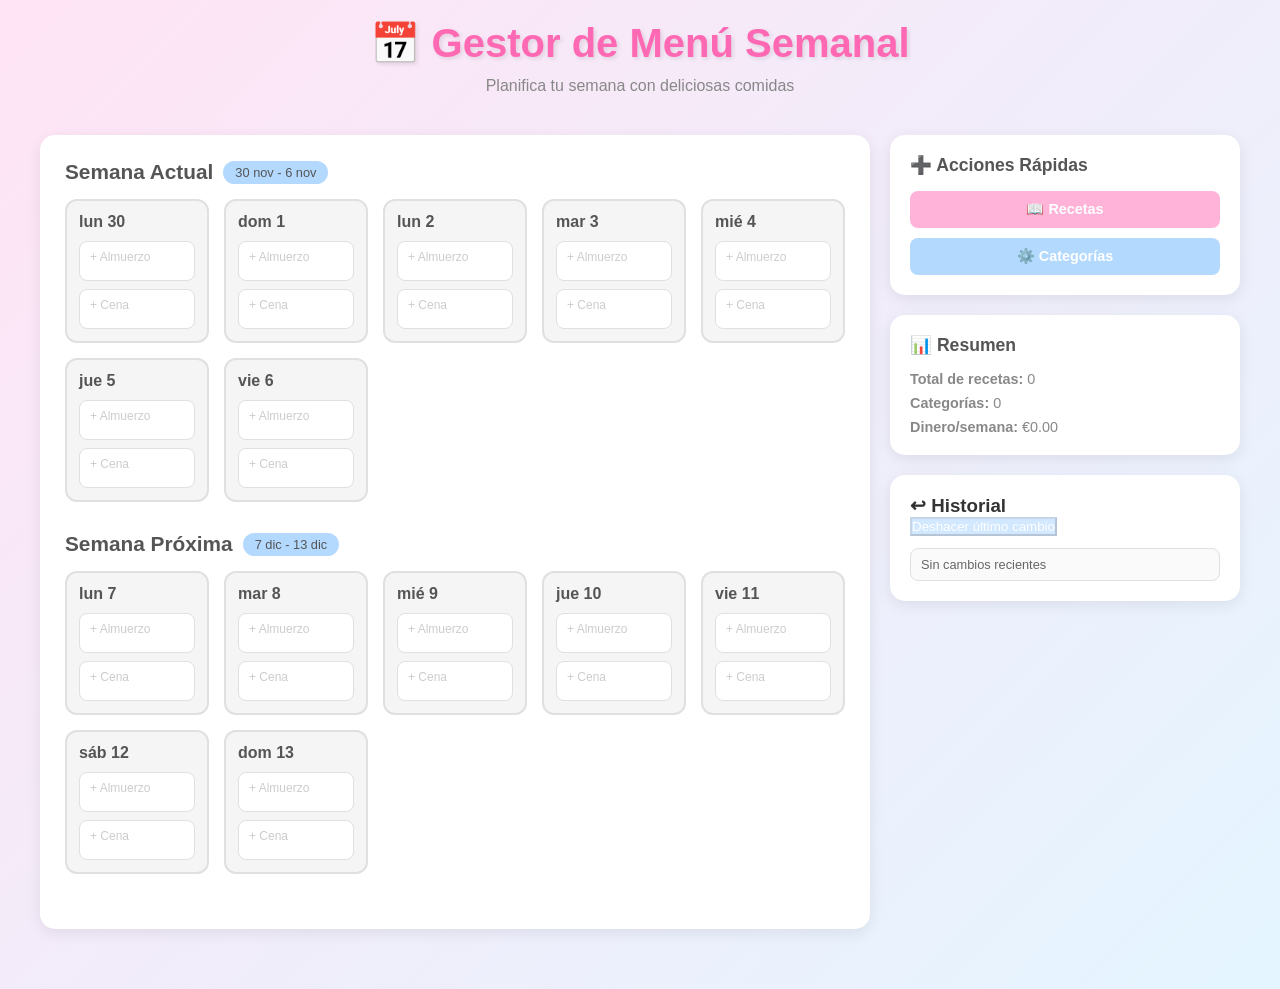
==== commit 70bbbe2e: "Merge branch 'main' of github.com:Jaimee007/HomeAPI" ====
--- a/index.html
+++ b/index.html
@@ -4,566 +4,7 @@
     <meta charset="UTF-8">
     <meta name="viewport" content="width=device-width, initial-scale=1.0">
     <title>Gestor de Menú Semanal</title>
-    <style>
-        * {
-            margin: 0;
-            padding: 0;
-            box-sizing: border-box;
-        }
-
-        :root {
-            --pastel-pink: #FFB3D9;
-            --pastel-blue: #B3D9FF;
-            --pastel-green: #B3FFB3;
-            --pastel-yellow: #FFFFB3;
-            --pastel-purple: #D9B3FF;
-            --pastel-peach: #FFD9B3;
-            --light-gray: #F5F5F5;
-            --dark-gray: #666;
-            --border-color: #E0E0E0;
-        }
-
-        body {
-            font-family: 'Segoe UI', Tahoma, Geneva, Verdana, sans-serif;
-            background: linear-gradient(135deg, #FFE4F5 0%, #E4F5FF 100%);
-            min-height: 100vh;
-            padding: 20px;
-            color: #333;
-        }
-
-        .container {
-            max-width: 1200px;
-            margin: 0 auto;
-        }
-
-        header {
-            text-align: center;
-            margin-bottom: 40px;
-            color: #555;
-        }
-
-        header h1 {
-            font-size: 2.5rem;
-            margin-bottom: 10px;
-            color: #FF69B4;
-            text-shadow: 2px 2px 4px rgba(0,0,0,0.1);
-        }
-
-        header p {
-            font-size: 1rem;
-            color: #888;
-        }
-
-        .main-content {
-            display: grid;
-            grid-template-columns: 1fr 350px;
-            gap: 20px;
-            margin-bottom: 40px;
-        }
-
-        .calendar-section {
-            background: white;
-            border-radius: 15px;
-            padding: 25px;
-            box-shadow: 0 4px 15px rgba(0,0,0,0.08);
-        }
-
-        .week-container {
-            margin-bottom: 30px;
-        }
-
-        .week-title {
-            font-size: 1.3rem;
-            font-weight: 600;
-            color: #555;
-            margin-bottom: 15px;
-            display: flex;
-            align-items: center;
-            gap: 10px;
-        }
-
-        .week-title span {
-            background: var(--pastel-blue);
-            padding: 4px 12px;
-            border-radius: 20px;
-            font-size: 0.8rem;
-            font-weight: 500;
-        }
-
-        .days-grid {
-            display: grid;
-            grid-template-columns: repeat(auto-fit, minmax(120px, 1fr));
-            gap: 15px;
-        }
-
-        .day-card {
-            background: var(--light-gray);
-            border: 2px solid var(--border-color);
-            border-radius: 12px;
-            padding: 12px;
-            transition: all 0.3s ease;
-        }
-
-        .day-card.today {
-            border-color: var(--pastel-pink);
-            background: #FFF0F8;
-            box-shadow: 0 4px 12px rgba(255, 179, 217, 0.3);
-        }
-
-        .day-card.today .day-header {
-            color: #FF69B4;
-            font-weight: 700;
-        }
-
-        .day-header {
-            font-weight: 600;
-            margin-bottom: 10px;
-            color: #555;
-            display: flex;
-            justify-content: space-between;
-            align-items: center;
-        }
-
-        .day-number {
-            font-size: 1rem;
-        }
-
-        .today-badge {
-            background: var(--pastel-pink);
-            color: #fff;
-            font-size: 0.65rem;
-            padding: 2px 6px;
-            border-radius: 10px;
-            font-weight: 600;
-        }
-
-        .meals-container {
-            display: flex;
-            flex-direction: column;
-            gap: 8px;
-        }
-
-        .meal-slot {
-            display: flex;
-            gap: 8px;
-            align-items: stretch;
-        }
-
-        .meal-label {
-            font-size: 0.7rem;
-            font-weight: 600;
-            color: #888;
-            min-width: 50px;
-            text-transform: uppercase;
-            display: none; /* Ocultar labels */
-        }
-
-        .meal-item {
-            flex: 1;
-            padding: 8px 10px;
-            border-radius: 8px;
-            font-size: 0.75rem;
-            background: white;
-            border: 1px solid var(--border-color);
-            cursor: pointer;
-            transition: all 0.2s ease;
-            min-height: 40px;
-            display: flex;
-            flex-direction: column;
-            align-items: flex-start;
-            justify-content: space-between;
-            word-wrap: break-word;
-            word-break: break-word;
-            white-space: normal;
-        }
-
-        .meal-item:hover {
-            border-color: var(--pastel-pink);
-            background: #FFF5FA;
-        }
-
-        .meal-info {
-            flex: 1;
-            line-height: 1.3;
-            color: #555;
-            font-weight: 500;
-            word-break: break-word;
-            width: 100%;
-        }
-
-        .meal-price {
-            font-size: 0.65rem;
-            color: #FF69B4;
-            font-weight: 600;
-            margin-left: 0;
-            display: none; /* Ocultar precio */
-        }
-
-        .add-btn {
-            width: 28px;
-            height: 28px;
-            border-radius: 50%;
-            background: var(--pastel-pink);
-            border: none;
-            color: white;
-            font-size: 1.2rem;
-            cursor: pointer;
-            display: flex;
-            align-items: center;
-            justify-content: center;
-            transition: all 0.2s ease;
-            flex-shrink: 0;
-        }
-
-        .add-btn:hover {
-            background: #FF69B4;
-            transform: scale(1.1);
-        }
-
-        .sidebar {
-            display: flex;
-            flex-direction: column;
-            gap: 20px;
-        }
-
-        .sidebar-card {
-            background: white;
-            border-radius: 15px;
-            padding: 20px;
-            box-shadow: 0 4px 15px rgba(0,0,0,0.08);
-        }
-
-        .sidebar-card h3 {
-            font-size: 1.1rem;
-            margin-bottom: 15px;
-            color: #555;
-            display: flex;
-            align-items: center;
-            gap: 8px;
-        }
-
-        .sidebar-card button {
-            width: 100%;
-            padding: 10px;
-            border: none;
-            border-radius: 8px;
-            font-weight: 600;
-            cursor: pointer;
-            transition: all 0.3s ease;
-            font-size: 0.9rem;
-        }
-
-        .btn-primary {
-            background: var(--pastel-pink);
-            color: white;
-        }
-
-        .btn-primary:hover {
-            background: #FF69B4;
-            transform: translateY(-2px);
-            box-shadow: 0 4px 8px rgba(255, 105, 180, 0.3);
-        }
-
-        .btn-secondary {
-            background: var(--pastel-blue);
-            color: white;
-        }
-
-        .btn-secondary:hover {
-            background: #5B9FD9;
-            transform: translateY(-2px);
-            box-shadow: 0 4px 8px rgba(91, 159, 217, 0.3);
-        }
-
-        .btn-success {
-            background: var(--pastel-green);
-            color: #333;
-            font-weight: 600;
-        }
-
-        .btn-success:hover {
-            background: #5FB35F;
-            color: white;
-            transform: translateY(-2px);
-            box-shadow: 0 4px 8px rgba(95, 179, 95, 0.3);
-        }
-
-        /* Modal */
-        .modal {
-            display: none;
-            position: fixed;
-            top: 0;
-            left: 0;
-            width: 100%;
-            height: 100%;
-            background: rgba(0, 0, 0, 0.5);
-            z-index: 1000;
-            align-items: center;
-            justify-content: center;
-        }
-
-        .modal.active {
-            display: flex;
-        }
-
-        .modal-content {
-            background: white;
-            border-radius: 15px;
-            padding: 30px;
-            max-width: 500px;
-            width: 90%;
-            max-height: 90vh;
-            overflow-y: auto;
-            box-shadow: 0 10px 40px rgba(0,0,0,0.2);
-        }
-
-        .modal-header {
-            font-size: 1.5rem;
-            font-weight: 700;
-            margin-bottom: 20px;
-            color: #555;
-            display: flex;
-            justify-content: space-between;
-            align-items: center;
-        }
-
-        .close-btn {
-            background: none;
-            border: none;
-            font-size: 1.5rem;
-            color: #ccc;
-            cursor: pointer;
-            padding: 0;
-            width: 30px;
-            height: 30px;
-            display: flex;
-            align-items: center;
-            justify-content: center;
-        }
-
-        .close-btn:hover {
-            color: #FF69B4;
-        }
-
-        .form-group {
-            margin-bottom: 15px;
-        }
-
-        .form-group label {
-            display: block;
-            margin-bottom: 5px;
-            font-weight: 600;
-            color: #555;
-            font-size: 0.9rem;
-        }
-
-        .form-group input,
-        .form-group select {
-            width: 100%;
-            padding: 10px;
-            border: 2px solid var(--border-color);
-            border-radius: 8px;
-            font-size: 0.9rem;
-            transition: border-color 0.2s ease;
-        }
-
-        .form-group input:focus,
-        .form-group select:focus {
-            outline: none;
-            border-color: var(--pastel-pink);
-            background: #FFF5FA;
-        }
-
-        .checkbox-group {
-            display: grid;
-            grid-template-columns: 1fr 1fr;
-            gap: 10px;
-            margin-top: 10px;
-        }
-
-        .checkbox-item {
-            display: flex;
-            align-items: center;
-            gap: 8px;
-        }
-
-        .checkbox-item input[type="checkbox"] {
-            width: auto;
-            cursor: pointer;
-            accent-color: var(--pastel-pink);
-        }
-
-        .checkbox-item label {
-            margin: 0;
-            cursor: pointer;
-            font-weight: 400;
-            font-size: 0.85rem;
-        }
-
-        .modal-buttons {
-            display: grid;
-            grid-template-columns: 1fr 1fr;
-            gap: 10px;
-            margin-top: 20px;
-        }
-
-        .modal-buttons button {
-            padding: 12px;
-            border: none;
-            border-radius: 8px;
-            font-weight: 600;
-            cursor: pointer;
-            font-size: 0.9rem;
-            transition: all 0.3s ease;
-        }
-
-        .btn-cancel {
-            background: var(--light-gray);
-            color: #555;
-        }
-
-        .btn-cancel:hover {
-            background: #ddd;
-        }
-
-        /* Lista de comidas/categorías */
-        .items-list {
-            max-height: 300px;
-            overflow-y: auto;
-            border: 1px solid var(--border-color);
-            border-radius: 8px;
-            margin-top: 10px;
-        }
-
-        .item {
-            padding: 10px 12px;
-            border-bottom: 1px solid var(--border-color);
-            display: flex;
-            justify-content: space-between;
-            align-items: center;
-            font-size: 0.9rem;
-        }
-
-        .item:last-child {
-            border-bottom: none;
-        }
-
-        .item-info {
-            flex: 1;
-        }
-
-        .item-name {
-            font-weight: 600;
-            color: #555;
-        }
-
-        .item-price {
-            font-size: 0.8rem;
-            color: #FF69B4;
-            font-weight: 500;
-        }
-
-        .item-actions {
-            display: flex;
-            gap: 8px;
-        }
-
-        .btn-small {
-            padding: 5px 10px;
-            border: none;
-            border-radius: 5px;
-            font-size: 0.75rem;
-            cursor: pointer;
-            transition: all 0.2s ease;
-        }
-
-        .btn-edit {
-            background: var(--pastel-yellow);
-            color: #555;
-        }
-
-        .btn-edit:hover {
-            background: #FFD700;
-        }
-
-        .btn-delete {
-            background: #FFB3B3;
-            color: white;
-        }
-
-        .btn-delete:hover {
-            background: #FF6B6B;
-        }
-
-        .loading {
-            text-align: center;
-            color: #888;
-            padding: 20px;
-        }
-
-        .error {
-            background: #FFB3B3;
-            color: #8B0000;
-            padding: 10px;
-            border-radius: 8px;
-            margin-bottom: 15px;
-            font-size: 0.9rem;
-        }
-
-        .success {
-            background: var(--pastel-green);
-            color: white;
-            padding: 10px;
-            border-radius: 8px;
-            margin-bottom: 15px;
-            font-size: 0.9rem;
-        }
-
-        @media (max-width: 768px) {
-            .main-content {
-                grid-template-columns: 1fr;
-            }
-
-            header h1 {
-                font-size: 1.8rem;
-            }
-
-            .days-grid {
-                grid-template-columns: repeat(2, 1fr);
-            }
-
-            .calendar-section {
-                padding: 15px;
-            }
-
-            .modal-content {
-                max-width: 90%;
-            }
-        }
-
-        .meal-actions {
-            display: flex;
-            gap: 4px;
-        }
-
-        .btn-remove-meal {
-            background: white;
-            border: 1px solid #FFB3B3;
-            color: #FF6B6B;
-            padding: 3px 8px;
-            border-radius: 4px;
-            font-size: 0.8rem;
-            cursor: pointer;
-            transition: all 0.2s ease;
-            align-self: flex-end;
-            margin-top: 4px;
-        }
-
-        .btn-remove-meal:hover {
-            background: #FFB3B3;
-            color: white;
-        }
-    </style>
+        <link rel="stylesheet" href="assets/css/styles.css">
 </head>
 <body>
     <div class="container">
@@ -592,6 +33,15 @@
                         <p><strong>Dinero/semana:</strong> <span id="weekTotal">€0.00</span></p>
                     </div>
                 </div>
+
+                <div class="history-card">
+                    <h3>↩ Historial</h3>
+                    <button id="undoBtn" class="btn-secondary" onclick="app.undoLastAction()">Deshacer último cambio</button>
+                    <div id="historyList" class="history-list">
+                        <div class="history-item">Sin cambios recientes</div>
+                    </div>
+                    <button id="historyToggleBtn" class="history-toggle-btn" onclick="app.toggleHistoryExpanded()" style="display: none;">Ver más</button>
+                </div>
             </div>
         </div>
     </div>
@@ -603,7 +53,37 @@
                 <span>Seleccionar Receta</span>
                 <button class="close-btn" onclick="closeModal('selectMealModal')">×</button>
             </div>
+            
+            <!-- Búsqueda y Filtros -->
+            <div class="search-filter-section">
+                <div class="meal-view-toggle">
+                    <button type="button" id="viewAllBtn" class="meal-view-btn active" onclick="app.setMealView('all')" title="Todas">📋</button>
+                    <button type="button" id="viewFavoritesBtn" class="meal-view-btn" onclick="app.setMealView('favorites')" title="Favoritas">⭐</button>
+                    <button type="button" id="viewRecentBtn" class="meal-view-btn" onclick="app.setMealView('recent')" title="Recientes">🕒</button>
+                </div>
+                <input type="text" id="mealSearchInput" class="search-input" placeholder="🔍 Buscar receta..." onkeyup="app.filterMeals()">
+                <div class="filter-group">
+                    <button type="button" id="openCategoryFilterBtn" class="filter-trigger" onclick="app.toggleCategoryFilterPopup()">📂 Filtrar por categorías</button>
+                    <button type="button" class="clear-filters" onclick="app.clearFilters()" title="Limpiar filtros">✕</button>
+                </div>
+                <div id="categoryFilterSummary" class="filter-selected-count">Sin categorías seleccionadas</div>
+                <div id="categoryFilterPopup" class="filter-popup">
+                    <div class="filter-popup-title">Selecciona categorías</div>
+                    <div id="categoryFilterCheckboxes" class="checkbox-group"></div>
+                    <div class="filter-popup-actions">
+                        <button type="button" class="btn-filter-reset" onclick="app.resetCategoryFilterSelection()">Quitar selección</button>
+                        <button type="button" class="btn-filter-apply" onclick="app.applyCategoryFilterSelection()">Aplicar</button>
+                    </div>
+                </div>
+            </div>
+            
+            <!-- Lista de Recetas -->
             <div id="mealsSelectList" class="items-list"></div>
+            <div id="noResultsMessage" class="no-results" style="display: none;">
+                <div id="noResultsText">❌ No se encontraron recetas</div>
+                <button type="button" id="addTempFromSearchBtn" class="btn-add-temp-from-search" onclick="app.assignSearchAsTempRecipe()" style="display: none;">Añadir receta temporal</button>
+            </div>
+            
             <div class="modal-buttons">
                 <button class="btn-cancel" onclick="closeModal('selectMealModal')">Cancelar</button>
             </div>
@@ -690,641 +170,7 @@
         </div>
     </div>
 
-    <script>
-        // Detectar URL base de la API automáticamente
-        const getApiBaseUrl = () => {
-            // Si está abierto como archivo local (file://), usar localhost
-            if (window.location.protocol === 'file:') {
-                console.log('📍 Detectado: Archivo local → usando localhost');
-                return 'http://localhost:8000';
-            }
-            // Si estamos en localhost, usar localhost
-            if (window.location.hostname === 'localhost' || window.location.hostname === '127.0.0.1') {
-                console.log('📍 Detectado: Localhost → usando localhost');
-                return 'http://localhost:8000';
-            }
-            // En producción, usar el dominio real
-            console.log('📍 Detectado: Producción → usando homeapi.beadpaws.es');
-            return 'https://homeapi.beadpaws.es';
-        };
-
-        const API_BASE_URL = getApiBaseUrl();
-        const API_KEY = 'homeapi_default_key_2024';
-
-        class MenuApp {
-            constructor() {
-                this.meals = [];
-                this.categories = [];
-                this.dailyMenus = {};
-                this.currentDate = new Date();
-                this.selectedDay = null;
-                this.selectedMealType = null;
-                console.log('📱 [DEBUG] MenuApp constructor iniciado');
-                console.log('📱 [DEBUG] API URL:', API_BASE_URL);
-                console.log('📱 [DEBUG] API Key configurada:', API_KEY ? 'SÍ' : 'NO');
-                this.init();
-            }
-
-            async init() {
-                try {
-                    console.log('🔄 [DEBUG] Cargando datos de la API...');
-                    await this.loadData();
-                    console.log('✅ [DEBUG] Datos cargados exitosamente');
-                    console.log('✅ [DEBUG] Comidas:', this.meals.length);
-                    console.log('✅ [DEBUG] Categorías:', this.categories.length);
-                    
-                    console.log('🎨 [DEBUG] Renderizando calendario...');
-                    this.renderCalendar();
-                    console.log('✅ [DEBUG] Calendario renderizado');
-                    
-                    console.log('🔗 [DEBUG] Configurando event listeners...');
-                    this.setupEventListeners();
-                    console.log('✅ [DEBUG] Event listeners configurados');
-                    
-                    console.log('🎉 [DEBUG] ¡MenuApp inicializado correctamente!');
-                    console.log('💡 [DEBUG] Ahora puedes hacer clic en "+ Nueva Receta" o "⚙️ Categorías"');
-                } catch (error) {
-                    console.error('❌ [ERROR] Error en init():', error);
-                }
-            }
-
-            async loadData() {
-                try {
-                    console.log('📥 [DEBUG] Iniciando fetch de comidas...');
-                    const mealsRes = await fetch(`${API_BASE_URL}/meals`, { headers: { 'X-API-Key': API_KEY } });
-                    console.log('📥 [DEBUG] Respuesta de meals:', mealsRes.status, mealsRes.statusText);
-                    
-                    console.log('📥 [DEBUG] Iniciando fetch de categorías...');
-                    const categoriesRes = await fetch(`${API_BASE_URL}/categories`, { headers: { 'X-API-Key': API_KEY } });
-                    console.log('📥 [DEBUG] Respuesta de categories:', categoriesRes.status, categoriesRes.statusText);
-                    
-                    console.log('📥 [DEBUG] Iniciando fetch de menú diario...');
-                    const menusRes = await fetch(`${API_BASE_URL}/daily-menu`, { headers: { 'X-API-Key': API_KEY } });
-                    console.log('📥 [DEBUG] Respuesta de daily-menu:', menusRes.status, menusRes.statusText);
-
-                    this.meals = await mealsRes.json();
-                    this.categories = await categoriesRes.json();
-                    
-                    // Manejo especial para daily-menu - puede ser 404 si no hay datos
-                    let menus = [];
-                    if (menusRes.ok) {
-                        menus = await menusRes.json();
-                        console.log('✅ [DEBUG] Daily-menu obtenido:', menus);
-                    } else {
-                        console.log('⚠️ [DEBUG] Daily-menu retornó', menusRes.status, '- iniciando con array vacío');
-                    }
-                    
-                    console.log('✅ [DEBUG] Meals parseadas:', this.meals);
-                    console.log('✅ [DEBUG] Categories parseadas:', this.categories);
-                    console.log('✅ [DEBUG] Menus parseadas:', menus);
-                    
-                    // Procesar menus si es un array válido
-                    if (Array.isArray(menus)) {
-                        menus.forEach(menu => {
-                            const key = `${menu.año}-${String(menu.mes).padStart(2, '0')}-${String(menu.dia).padStart(2, '0')}`;
-                            this.dailyMenus[key] = menu;
-                        });
-                        console.log('✅ [DEBUG] Daily menus procesados:', Object.keys(this.dailyMenus).length);
-                    }
-
-                    this.updateSummary();
-                    console.log('✅ [DEBUG] Resumen actualizado');
-                } catch (error) {
-                    console.error('❌ [ERROR] Error cargando datos:', error);
-                    console.error('❌ [ERROR] Detalles:', error.message);
-                    console.error('❌ [ERROR] Stack:', error.stack);
-                }
-            }
-
-            renderCalendar() {
-                const container = document.getElementById('weeksContainer');
-                container.innerHTML = '';
-
-                const weeks = this.getWeeks();
-                weeks.forEach((week, index) => {
-                    const weekDiv = document.createElement('div');
-                    weekDiv.className = 'week-container';
-                    
-                    const title = document.createElement('div');
-                    title.className = 'week-title';
-                    title.innerHTML = `Semana ${index === 0 ? 'Actual' : 'Próxima'} 
-                        <span>${this.formatDateRange(week[0], week[6])}</span>`;
-                    weekDiv.appendChild(title);
-
-                    const grid = document.createElement('div');
-                    grid.className = 'days-grid';
-
-                    week.forEach(date => {
-                        grid.appendChild(this.createDayCard(date));
-                    });
-
-                    weekDiv.appendChild(grid);
-                    container.appendChild(weekDiv);
-                });
-            }
-
-            createDayCard(date) {
-                const dayCard = document.createElement('div');
-                const isToday = this.isToday(date);
-                dayCard.className = `day-card ${isToday ? 'today' : ''}`;
-
-                const dayName = date.toLocaleDateString('es-ES', { weekday: 'short' });
-                const dayNum = date.getDate();
-                const key = this.getDateKey(date);
-                const menu = this.dailyMenus[key];
-
-                let html = `<div class="day-header">
-                    <span class="day-number">${dayName} ${dayNum}</span>
-                    ${isToday ? '<span class="today-badge">HOY</span>' : ''}
-                </div>`;
-
-                html += '<div class="meals-container">';
-
-                // Almuerzo
-                const lunch = menu?.meal_lunch;
-                html += `<div class="meal-slot">
-                    <div class="meal-item" onclick="app.selectMeal(this, '${key}', 'lunch')">
-                        ${lunch ? `
-                            <div class="meal-info">${lunch.nombre}</div>
-                            <button class="btn-remove-meal" onclick="event.stopPropagation(); app.removeMeal('${key}', 'lunch')">✕</button>
-                        ` : '<span style="color: #ccc;">+ Almuerzo</span>'}
-                    </div>
-                </div>`;
-
-                // Cena
-                const dinner = menu?.meal_dinner;
-                html += `<div class="meal-slot">
-                    <div class="meal-item" onclick="app.selectMeal(this, '${key}', 'dinner')">
-                        ${dinner ? `
-                            <div class="meal-info">${dinner.nombre}</div>
-                            <button class="btn-remove-meal" onclick="event.stopPropagation(); app.removeMeal('${key}', 'dinner')">✕</button>
-                        ` : '<span style="color: #ccc;">+ Cena</span>'}
-                    </div>
-                </div>`;
-
-                html += '</div>';
-                dayCard.innerHTML = html;
-                return dayCard;
-            }
-
-            isToday(date) {
-                const today = new Date();
-                return date.getDate() === today.getDate() &&
-                       date.getMonth() === today.getMonth() &&
-                       date.getFullYear() === today.getFullYear();
-            }
-
-            getDateKey(date) {
-                return `${date.getFullYear()}-${String(date.getMonth() + 1).padStart(2, '0')}-${String(date.getDate()).padStart(2, '0')}`;
-            }
-
-            getWeeks() {
-                const today = new Date();
-                const currentWeek = this.getWeek(today);
-                const nextWeek = this.getWeek(new Date(today.getTime() + 7 * 24 * 60 * 60 * 1000));
-                return [currentWeek, nextWeek];
-            }
-
-            getWeek(date) {
-                const current = new Date(date);
-                // Calcular el lunes de la semana actual
-                // getDay() retorna 0=domingo, 1=lunes, etc.
-                // Para que empiece en lunes: domingo=6, lunes=0, martes=1, etc.
-                const first = current.getDate() - ((current.getDay() + 6) % 7);
-                const week = [];
-                for (let i = 0; i < 7; i++) {
-                    // Crear un nuevo Date con el constructor, no usar setDate()
-                    // Esto permite que JavaScript maneje automáticamente cambios de mes/año
-                    const day = new Date(current.getFullYear(), current.getMonth(), first + i);
-                    week.push(day);
-                }
-                return week;
-            }
-
-            formatDateRange(start, end) {
-                const startStr = start.toLocaleDateString('es-ES', { day: 'numeric', month: 'short' });
-                const endStr = end.toLocaleDateString('es-ES', { day: 'numeric', month: 'short' });
-                return `${startStr} - ${endStr}`;
-            }
-
-            selectMeal(element, dateKey, type) {
-                this.selectedDay = dateKey;
-                this.selectedMealType = type;
-                this.openSelectMealModal();
-            }
-
-            async removeMeal(dateKey, type) {
-                const menu = this.dailyMenus[dateKey];
-                if (!menu) return;
-
-                const mealId = type === 'lunch' ? menu.meal_lunch_id : menu.meal_dinner_id;
-                const otherMealId = type === 'lunch' ? menu.meal_dinner_id : menu.meal_lunch_id;
-
-                console.log(`🗑️ [DEBUG] Removiendo ${type}. mealId=${mealId}, otherMealId=${otherMealId}`);
-
-                if (!mealId && !otherMealId) {
-                    delete this.dailyMenus[dateKey];
-                    await this.deleteDailyMenu(menu.id);
-                } else {
-                    const updateData = type === 'lunch' 
-                        ? { meal_lunch_id: null, meal_dinner_id: otherMealId || null }
-                        : { meal_lunch_id: otherMealId || null, meal_dinner_id: null };
-                    console.log(`📤 [DEBUG] Enviando update:`, updateData);
-                    await this.updateDailyMenu(menu.id, updateData);
-                }
-
-                await this.loadData();
-                this.renderCalendar();
-            }
-
-            openSelectMealModal() {
-                const modal = document.getElementById('selectMealModal');
-                const list = document.getElementById('mealsSelectList');
-                list.innerHTML = '';
-
-                this.meals.forEach(meal => {
-                    const item = document.createElement('div');
-                    item.className = 'item';
-                    item.innerHTML = `
-                        <div class="item-info">
-                            <div class="item-name">${meal.nombre}</div>
-                            <div class="item-price">${(meal.precio || 0).toFixed(2)}€</div>
-                        </div>
-                        <button class="btn-small btn-edit" onclick="app.assignMealToDay(${meal.id})">Asignar</button>
-                    `;
-                    list.appendChild(item);
-                });
-
-                modal.classList.add('active');
-            }
-
-            async assignMealToDay(mealId) {
-                const [year, month, day] = this.selectedDay.split('-');
-                const menu = this.dailyMenus[this.selectedDay];
-                const meal = this.meals.find(m => m.id === mealId);
-
-                if (!meal) return;
-
-                console.log('🍽️ [DEBUG] Asignando comida:', mealId, 'tipo:', this.selectedMealType, 'menú actual:', menu);
-
-                if (menu) {
-                    // Asegurar que siempre pasamos AMBOS campos con valores válidos (null si no hay)
-                    const updateData = this.selectedMealType === 'lunch'
-                        ? { meal_lunch_id: mealId, meal_dinner_id: menu.meal_dinner_id ?? null }
-                        : { meal_lunch_id: menu.meal_lunch_id ?? null, meal_dinner_id: mealId };
-                    console.log('📤 [DEBUG] Enviando update:', updateData);
-                    await this.updateDailyMenu(menu.id, updateData);
-                } else {
-                    const createData = this.selectedMealType === 'lunch'
-                        ? { mes: parseInt(month), año: parseInt(year), dia: parseInt(day), meal_lunch_id: mealId, meal_dinner_id: null }
-                        : { mes: parseInt(month), año: parseInt(year), dia: parseInt(day), meal_lunch_id: null, meal_dinner_id: mealId };
-                    console.log('📤 [DEBUG] Enviando create:', createData);
-                    await this.createDailyMenu(createData);
-                }
-
-                closeModal('selectMealModal');
-                await this.loadData();
-                this.renderCalendar();
-            }
-
-            async createDailyMenu(data) {
-                try {
-                    const response = await fetch(`${API_BASE_URL}/daily-menu`, {
-                        method: 'POST',
-                        headers: { 'X-API-Key': API_KEY, 'Content-Type': 'application/json' },
-                        body: JSON.stringify(data)
-                    });
-                    return await response.json();
-                } catch (error) {
-                    console.error('Error creando menú:', error);
-                }
-            }
-
-            async updateDailyMenu(id, data) {
-                try {
-                    const response = await fetch(`${API_BASE_URL}/daily-menu/${id}`, {
-                        method: 'PUT',
-                        headers: { 'X-API-Key': API_KEY, 'Content-Type': 'application/json' },
-                        body: JSON.stringify(data)
-                    });
-                    return await response.json();
-                } catch (error) {
-                    console.error('Error actualizando menú:', error);
-                }
-            }
-
-            async deleteDailyMenu(id) {
-                try {
-                    await fetch(`${API_BASE_URL}/daily-menu/${id}`, {
-                        method: 'DELETE',
-                        headers: { 'X-API-Key': API_KEY }
-                    });
-                } catch (error) {
-                    console.error('Error eliminando menú:', error);
-                }
-            }
-
-            updateSummary() {
-                document.getElementById('totalMeals').textContent = this.meals.length;
-                document.getElementById('totalCategories').textContent = this.categories.length;
-                
-                let weekTotal = 0;
-                const weeks = this.getWeeks();
-                weeks[0].forEach(date => {
-                    const key = this.getDateKey(date);
-                    const menu = this.dailyMenus[key];
-                    if (menu?.meal_lunch) weekTotal += menu.meal_lunch.precio;
-                    if (menu?.meal_dinner) weekTotal += menu.meal_dinner.precio;
-                });
-                
-                document.getElementById('weekTotal').textContent = `€${weekTotal.toFixed(2)}`;
-            }
-
-            setupEventListeners() {
-                document.getElementById('addMealForm').addEventListener('submit', (e) => this.handleAddMeal(e));
-                document.getElementById('addMealForm2').addEventListener('submit', (e) => this.handleAddMeal2(e));
-                document.getElementById('addCategoryForm').addEventListener('submit', (e) => this.handleAddCategory(e));
-            }
-
-            async handleAddMeal(e) {
-                e.preventDefault();
-                const name = document.getElementById('mealName').value;
-                const price = parseFloat(document.getElementById('mealPrice').value);
-                
-                const categoryIds = Array.from(document.querySelectorAll('#categoriesCheckboxes input:checked'))
-                    .map(cb => parseInt(cb.value));
-
-                try {
-                    const response = await fetch(`${API_BASE_URL}/meals`, {
-                        method: 'POST',
-                        headers: { 'X-API-Key': API_KEY, 'Content-Type': 'application/json' },
-                        body: JSON.stringify({ nombre: name, precio: price, category_ids: categoryIds })
-                    });
-
-                    if (response.ok) {
-                        this.showMessage('addMealMessage', 'Receta creada correctamente', 'success');
-                        setTimeout(() => {
-                            closeModal('addMealModal');
-                            document.getElementById('addMealForm').reset();
-                        }, 1000);
-                        await this.loadData();
-                        this.renderCalendar();
-                    } else {
-                        this.showMessage('addMealMessage', 'Error al crear la receta', 'error');
-                    }
-                } catch (error) {
-                    this.showMessage('addMealMessage', 'Error: ' + error.message, 'error');
-                }
-            }
-
-            async handleAddMeal2(e) {
-                e.preventDefault();
-                const name = document.getElementById('mealName2').value;
-                const price = parseFloat(document.getElementById('mealPrice2').value);
-                
-                const categoryIds = Array.from(document.querySelectorAll('#categoriesCheckboxes2 input:checked'))
-                    .map(cb => parseInt(cb.value));
-
-                try {
-                    const response = await fetch(`${API_BASE_URL}/meals`, {
-                        method: 'POST',
-                        headers: { 'X-API-Key': API_KEY, 'Content-Type': 'application/json' },
-                        body: JSON.stringify({ nombre: name, precio: price, category_ids: categoryIds })
-                    });
-
-                    if (response.ok) {
-                        document.getElementById('addMealForm2').reset();
-                        await this.loadData();
-                        this.renderMealsList();
-                        this.renderCategoriesCheckboxes2();
-                    } else {
-                        alert('Error al crear la receta');
-                    }
-                } catch (error) {
-                    alert('Error: ' + error.message);
-                }
-            }
-
-            async handleAddCategory(e) {
-                e.preventDefault();
-                const name = document.getElementById('categoryName').value;
-
-                try {
-                    const response = await fetch(`${API_BASE_URL}/categories`, {
-                        method: 'POST',
-                        headers: { 'X-API-Key': API_KEY, 'Content-Type': 'application/json' },
-                        body: JSON.stringify({ nombre: name })
-                    });
-
-                    if (response.ok) {
-                        this.showMessage('categoriesMessage', 'Categoría creada correctamente', 'success');
-                        document.getElementById('categoryName').value = '';
-                        await this.loadData();
-                        this.renderCategoriesList();
-                        this.renderCategoriesCheckboxes();
-                    } else {
-                        this.showMessage('categoriesMessage', 'Error al crear la categoría', 'error');
-                    }
-                } catch (error) {
-                    this.showMessage('categoriesMessage', 'Error: ' + error.message, 'error');
-                }
-            }
-
-            renderCategoriesCheckboxes() {
-                const container = document.getElementById('categoriesCheckboxes');
-                container.innerHTML = '';
-                this.categories.forEach(cat => {
-                    const label = document.createElement('label');
-                    label.className = 'checkbox-item';
-                    label.innerHTML = `
-                        <input type="checkbox" value="${cat.id}">
-                        <span>${cat.nombre}</span>
-                    `;
-                    container.appendChild(label);
-                });
-            }
-
-            renderCategoriesList() {
-                const container = document.getElementById('categoriesList');
-                container.innerHTML = '';
-                this.categories.forEach(cat => {
-                    const item = document.createElement('div');
-                    item.className = 'item';
-                    item.innerHTML = `
-                        <div class="item-name">${cat.nombre}</div>
-                        <button class="btn-small btn-delete" onclick="app.deleteCategory(${cat.id})">Eliminar</button>
-                    `;
-                    container.appendChild(item);
-                });
-            }
-
-            async deleteCategory(id) {
-                if (!confirm('¿Eliminar esta categoría?')) return;
-                
-                try {
-                    const response = await fetch(`${API_BASE_URL}/categories/${id}`, {
-                        method: 'DELETE',
-                        headers: { 'X-API-Key': API_KEY }
-                    });
-
-                    if (response.ok) {
-                        this.showMessage('categoriesMessage', 'Categoría eliminada', 'success');
-                        await this.loadData();
-                        this.renderCategoriesList();
-                        this.renderCategoriesCheckboxes();
-                    }
-                } catch (error) {
-                    console.error('Error:', error);
-                }
-            }
-
-            showMessage(elementId, message, type) {
-                const element = document.getElementById(elementId);
-                element.innerHTML = `<div class="${type}">${message}</div>`;
-                setTimeout(() => { element.innerHTML = ''; }, 3000);
-            }
-
-            renderMealsList() {
-                const container = document.getElementById('mealsList');
-                container.innerHTML = '';
-                this.meals.forEach(meal => {
-                    const item = document.createElement('div');
-                    item.className = 'item';
-                    item.innerHTML = `
-                        <div class="item-info">
-                            <div class="item-name">${meal.nombre}</div>
-                            <div class="item-price">${(meal.precio || 0).toFixed(2)}€</div>
-                        </div>
-                        <div class="item-actions">
-                            <button class="btn-small btn-edit" onclick="app.editMeal(${meal.id})">Editar</button>
-                            <button class="btn-small btn-delete" onclick="app.deleteMeal(${meal.id})">Eliminar</button>
-                        </div>
-                    `;
-                    container.appendChild(item);
-                });
-            }
-
-            renderCategoriesCheckboxes2() {
-                const container = document.getElementById('categoriesCheckboxes2');
-                container.innerHTML = '';
-                this.categories.forEach(cat => {
-                    const label = document.createElement('label');
-                    label.className = 'checkbox-item';
-                    label.innerHTML = `
-                        <input type="checkbox" value="${cat.id}">
-                        <span>${cat.nombre}</span>
-                    `;
-                    container.appendChild(label);
-                });
-            }
-
-            async deleteMeal(id) {
-                if (!confirm('¿Eliminar esta receta?')) return;
-                
-                try {
-                    const response = await fetch(`${API_BASE_URL}/meals/${id}`, {
-                        method: 'DELETE',
-                        headers: { 'X-API-Key': API_KEY }
-                    });
-
-                    if (response.ok) {
-                        this.showMessage('mealsMessage', 'Receta eliminada', 'success');
-                        await this.loadData();
-                        this.renderMealsList();
-                        this.renderCalendar();
-                    }
-                } catch (error) {
-                    console.error('Error:', error);
-                }
-            }
-
-            editMeal(id) {
-                this.showMessage('mealsMessage', 'Editar recetas - próximamente', 'error');
-            }
-        }
-
-        function openAddMealModal() {
-            console.log('🔍 [DEBUG] openAddMealModal llamado');
-            console.log('🔍 [DEBUG] app existe?', window.app ? 'SÍ' : 'NO');
-            
-            if (!window.app) {
-                console.error('❌ App no está inicializada aún');
-                return;
-            }
-            
-            try {
-                window.app.renderCategoriesCheckboxes();
-                document.getElementById('addMealModal').classList.add('active');
-                console.log('✅ Modal de receta abierto');
-            } catch (error) {
-                console.error('❌ Error abriendo modal:', error);
-            }
-        }
-
-        function openManageMealsModal() {
-            console.log('🔍 [DEBUG] openManageMealsModal llamado');
-            console.log('🔍 [DEBUG] app existe?', window.app ? 'SÍ' : 'NO');
-            
-            if (!window.app) {
-                console.error('❌ App no está inicializada aún');
-                return;
-            }
-            
-            try {
-                window.app.renderMealsList();
-                window.app.renderCategoriesCheckboxes2();
-                document.getElementById('manageMealsModal').classList.add('active');
-                console.log('✅ Modal de recetas abierto');
-            } catch (error) {
-                console.error('❌ Error abriendo modal:', error);
-            }
-        }
-
-        function openManageCategoriesModal() {
-            console.log('🔍 [DEBUG] openManageCategoriesModal llamado');
-            console.log('🔍 [DEBUG] app existe?', window.app ? 'SÍ' : 'NO');
-            
-            if (!window.app) {
-                console.error('❌ App no está inicializada aún');
-                return;
-            }
-            
-            try {
-                window.app.renderCategoriesList();
-                document.getElementById('manageCategoriesModal').classList.add('active');
-                console.log('✅ Modal de categorías abierto');
-            } catch (error) {
-                console.error('❌ Error abriendo modal:', error);
-            }
-        }
-
-        function closeModal(modalId) {
-            document.getElementById(modalId).classList.remove('active');
-        }
-
-        window.addEventListener('click', (e) => {
-            if (e.target.classList.contains('modal')) {
-                e.target.classList.remove('active');
-            }
-        });
-
-        // Inicializar app
-        let app;
-        console.log('%c🚀 HomeAPI está cargando...', 'color: #FF69B4; font-size: 14px; font-weight: bold;');
-        console.log('📍 URL Base de API:', API_BASE_URL);
-        
-        document.addEventListener('DOMContentLoaded', () => {
-            console.log('%c✅ DOMContentLoaded disparado', 'color: #5FB35F; font-size: 12px;');
-            console.log('🔨 Creando instancia de MenuApp...');
-            app = new MenuApp();
-            window.app = app;  // ✅ IMPORTANTE: Asignar a window.app
-            console.log('🔨 MenuApp asignada a window.app');
-            console.log('✅ window.app está listo:', window.app ? 'SÍ ✅' : 'NO ❌');
-        });
-        
-        window.addEventListener('load', () => {
-            console.log('%c✅ Window load disparado', 'color: #5FB35F; font-size: 12px;');
-        });
-    </script>
+        <script src="assets/js/app.js"></script>
 </body>
 </html>
+
--- a/assets/css/styles.css
+++ b/assets/css/styles.css
@@ -0,0 +1,841 @@
+﻿* {
+            margin: 0;
+            padding: 0;
+            box-sizing: border-box;
+        }
+
+        :root {
+            --pastel-pink: #FFB3D9;
+            --pastel-blue: #B3D9FF;
+            --pastel-green: #B3FFB3;
+            --pastel-yellow: #FFFFB3;
+            --pastel-purple: #D9B3FF;
+            --pastel-peach: #FFD9B3;
+            --light-gray: #F5F5F5;
+            --dark-gray: #666;
+            --border-color: #E0E0E0;
+        }
+
+        body {
+            font-family: 'Segoe UI', Tahoma, Geneva, Verdana, sans-serif;
+            background: linear-gradient(135deg, #FFE4F5 0%, #E4F5FF 100%);
+            min-height: 100vh;
+            padding: 20px;
+            color: #333;
+        }
+
+        .container {
+            max-width: 1200px;
+            margin: 0 auto;
+        }
+
+        header {
+            text-align: center;
+            margin-bottom: 40px;
+            color: #555;
+        }
+
+        header h1 {
+            font-size: 2.5rem;
+            margin-bottom: 10px;
+            color: #FF69B4;
+            text-shadow: 2px 2px 4px rgba(0,0,0,0.1);
+        }
+
+        header p {
+            font-size: 1rem;
+            color: #888;
+        }
+
+        .main-content {
+            display: grid;
+            grid-template-columns: 1fr 350px;
+            gap: 20px;
+            margin-bottom: 40px;
+        }
+
+        .calendar-section {
+            background: white;
+            border-radius: 15px;
+            padding: 25px;
+            box-shadow: 0 4px 15px rgba(0,0,0,0.08);
+        }
+
+        .week-container {
+            margin-bottom: 30px;
+        }
+
+        .week-title {
+            font-size: 1.3rem;
+            font-weight: 600;
+            color: #555;
+            margin-bottom: 15px;
+            display: flex;
+            align-items: center;
+            gap: 10px;
+        }
+
+        .week-title span {
+            background: var(--pastel-blue);
+            padding: 4px 12px;
+            border-radius: 20px;
+            font-size: 0.8rem;
+            font-weight: 500;
+        }
+
+        .days-grid {
+            display: grid;
+            grid-template-columns: repeat(auto-fit, minmax(120px, 1fr));
+            gap: 15px;
+        }
+
+        .day-card {
+            background: var(--light-gray);
+            border: 2px solid var(--border-color);
+            border-radius: 12px;
+            padding: 12px;
+            transition: all 0.3s ease;
+        }
+
+        .day-card.today {
+            border-color: var(--pastel-pink);
+            background: #FFF0F8;
+            box-shadow: 0 4px 12px rgba(255, 179, 217, 0.3);
+        }
+
+        .day-card.today .day-header {
+            color: #FF69B4;
+            font-weight: 700;
+        }
+
+        .day-header {
+            font-weight: 600;
+            margin-bottom: 10px;
+            color: #555;
+            display: flex;
+            justify-content: space-between;
+            align-items: center;
+        }
+
+        .day-number {
+            font-size: 1rem;
+        }
+
+        .today-badge {
+            background: var(--pastel-pink);
+            color: #fff;
+            font-size: 0.65rem;
+            padding: 2px 6px;
+            border-radius: 10px;
+            font-weight: 600;
+        }
+
+        .meals-container {
+            display: flex;
+            flex-direction: column;
+            gap: 8px;
+        }
+
+        .meal-slot {
+            display: flex;
+            gap: 8px;
+            align-items: stretch;
+        }
+
+        .meal-label {
+            font-size: 0.7rem;
+            font-weight: 600;
+            color: #888;
+            min-width: 50px;
+            text-transform: uppercase;
+            display: none;
+        }
+
+        .meal-item {
+            flex: 1;
+            padding: 8px 10px;
+            border-radius: 8px;
+            font-size: 0.75rem;
+            background: white;
+            border: 1px solid var(--border-color);
+            cursor: grab;
+            transition: all 0.2s ease;
+            min-height: 40px;
+            display: flex;
+            flex-direction: column;
+            align-items: flex-start;
+            justify-content: space-between;
+            word-wrap: break-word;
+            word-break: break-word;
+            white-space: normal;
+        }
+
+        .meal-item:hover {
+            border-color: var(--pastel-pink);
+            background: #FFF5FA;
+        }
+
+        .meal-item.dragging {
+            opacity: 0.5;
+            cursor: grabbing;
+        }
+
+        .meal-item.drag-over {
+            border: 2px dashed var(--pastel-pink);
+            background: #FFF0F8;
+            box-shadow: inset 0 0 8px rgba(255, 179, 217, 0.3);
+        }
+
+        .meal-info {
+            flex: 1;
+            line-height: 1.3;
+            color: #555;
+            font-weight: 500;
+            word-break: break-word;
+            width: 100%;
+        }
+
+        .meal-price {
+            font-size: 0.65rem;
+            color: #FF69B4;
+            font-weight: 600;
+            margin-left: 0;
+            display: none;
+        }
+
+        .add-btn {
+            width: 28px;
+            height: 28px;
+            border-radius: 50%;
+            background: var(--pastel-pink);
+            border: none;
+            color: white;
+            font-size: 1.2rem;
+            cursor: pointer;
+            display: flex;
+            align-items: center;
+            justify-content: center;
+            transition: all 0.2s ease;
+            flex-shrink: 0;
+        }
+
+        .add-btn:hover {
+            background: #FF69B4;
+            transform: scale(1.1);
+        }
+
+        .sidebar {
+            display: flex;
+            flex-direction: column;
+            gap: 20px;
+        }
+
+        .sidebar-card {
+            background: white;
+            border-radius: 15px;
+            padding: 20px;
+            box-shadow: 0 4px 15px rgba(0,0,0,0.08);
+        }
+
+        .sidebar-card h3 {
+            font-size: 1.1rem;
+            margin-bottom: 15px;
+            color: #555;
+            display: flex;
+            align-items: center;
+            gap: 8px;
+        }
+
+        .sidebar-card button {
+            width: 100%;
+            padding: 10px;
+            border: none;
+            border-radius: 8px;
+            font-weight: 600;
+            cursor: pointer;
+            transition: all 0.3s ease;
+            font-size: 0.9rem;
+        }
+
+        .btn-primary {
+            background: var(--pastel-pink);
+            color: white;
+        }
+
+        .btn-primary:hover {
+            background: #FF69B4;
+            transform: translateY(-2px);
+            box-shadow: 0 4px 8px rgba(255, 105, 180, 0.3);
+        }
+
+        .btn-secondary {
+            background: var(--pastel-blue);
+            color: white;
+        }
+
+        .btn-secondary:hover {
+            background: #5B9FD9;
+            transform: translateY(-2px);
+            box-shadow: 0 4px 8px rgba(91, 159, 217, 0.3);
+        }
+
+        .btn-success {
+            background: var(--pastel-green);
+            color: #333;
+            font-weight: 600;
+        }
+
+        .btn-success:hover {
+            background: #5FB35F;
+            color: white;
+            transform: translateY(-2px);
+            box-shadow: 0 4px 8px rgba(95, 179, 95, 0.3);
+        }
+
+        .modal {
+            display: none;
+            position: fixed;
+            top: 0;
+            left: 0;
+            width: 100%;
+            height: 100%;
+            background: rgba(0, 0, 0, 0.5);
+            z-index: 1000;
+            align-items: center;
+            justify-content: center;
+        }
+
+        .modal.active {
+            display: flex;
+        }
+
+        .modal-content {
+            background: white;
+            border-radius: 15px;
+            padding: 30px;
+            max-width: 500px;
+            width: 90%;
+            max-height: 90vh;
+            overflow-y: auto;
+            box-shadow: 0 10px 40px rgba(0,0,0,0.2);
+        }
+
+        .modal-header {
+            font-size: 1.5rem;
+            font-weight: 700;
+            margin-bottom: 20px;
+            color: #555;
+            display: flex;
+            justify-content: space-between;
+            align-items: center;
+        }
+
+        .close-btn {
+            background: none;
+            border: none;
+            font-size: 1.5rem;
+            color: #ccc;
+            cursor: pointer;
+            padding: 0;
+            width: 30px;
+            height: 30px;
+            display: flex;
+            align-items: center;
+            justify-content: center;
+        }
+
+        .close-btn:hover {
+            color: #FF69B4;
+        }
+
+        .form-group {
+            margin-bottom: 15px;
+        }
+
+        .form-group label {
+            display: block;
+            margin-bottom: 5px;
+            font-weight: 600;
+            color: #555;
+            font-size: 0.9rem;
+        }
+
+        .form-group input,
+        .form-group select {
+            width: 100%;
+            padding: 10px;
+            border: 2px solid var(--border-color);
+            border-radius: 8px;
+            font-size: 0.9rem;
+            transition: border-color 0.2s ease;
+        }
+
+        .form-group input:focus,
+        .form-group select:focus {
+            outline: none;
+            border-color: var(--pastel-pink);
+            background: #FFF5FA;
+        }
+
+        .checkbox-group {
+            display: grid;
+            grid-template-columns: 1fr 1fr;
+            gap: 8px 12px;
+        }
+
+        .checkbox-item {
+            display: flex;
+            align-items: center;
+            gap: 8px;
+            margin: 0;
+            font-weight: 400;
+            font-size: 0.9rem;
+            cursor: pointer;
+        }
+
+        .checkbox-item input[type="checkbox"] {
+            width: auto;
+            margin: 0;
+            accent-color: var(--pastel-pink);
+            cursor: pointer;
+        }
+
+        .search-filter-section {
+            display: flex;
+            flex-direction: column;
+            gap: 12px;
+            margin-bottom: 15px;
+            padding: 15px;
+            background: var(--light-gray);
+            border-radius: 8px;
+        }
+
+        .search-input {
+            width: 100%;
+            padding: 10px;
+            border: 2px solid var(--border-color);
+            border-radius: 8px;
+            font-size: 0.9rem;
+            transition: border-color 0.2s ease;
+        }
+
+        .search-input:focus {
+            outline: none;
+            border-color: var(--pastel-pink);
+            background: white;
+        }
+
+        .filter-group {
+            display: flex;
+            gap: 10px;
+            align-items: center;
+            flex-wrap: nowrap;
+        }
+
+        .filter-trigger {
+            padding: 8px;
+            border: 2px solid var(--border-color);
+            border-radius: 8px;
+            font-size: 0.85rem;
+            cursor: pointer;
+            background: white;
+            transition: border-color 0.2s ease;
+            text-align: left;
+            flex: 1;
+        }
+
+        .filter-trigger:hover {
+            border-color: var(--pastel-pink);
+        }
+
+        .filter-popup {
+            display: none;
+            border: 1px solid var(--border-color);
+            border-radius: 8px;
+            background: white;
+            padding: 10px;
+            margin-top: 8px;
+        }
+
+        .filter-popup.active {
+            display: block;
+        }
+
+        .filter-popup-title {
+            font-size: 0.85rem;
+            font-weight: 600;
+            color: #555;
+            margin-bottom: 8px;
+        }
+
+        .filter-popup-actions {
+            display: flex;
+            gap: 8px;
+            margin-top: 10px;
+        }
+
+        .filter-popup-actions button {
+            flex: 1;
+            padding: 7px 8px;
+            border: none;
+            border-radius: 6px;
+            font-size: 0.8rem;
+            cursor: pointer;
+        }
+
+        .btn-filter-apply {
+            background: var(--pastel-blue);
+            color: white;
+        }
+
+        .btn-filter-reset {
+            background: var(--light-gray);
+            color: #555;
+        }
+
+        .filter-selected-count {
+            font-size: 0.75rem;
+            color: #777;
+            margin-top: 2px;
+        }
+
+        .meal-view-toggle {
+            display: grid;
+            grid-template-columns: repeat(3, minmax(0, 1fr));
+            gap: 8px;
+            margin-bottom: 8px;
+        }
+
+        .meal-view-btn {
+            border: 1px solid var(--border-color);
+            background: white;
+            color: #666;
+            border-radius: 8px;
+            padding: 8px 6px;
+            font-size: 1rem;
+            font-weight: 600;
+            cursor: pointer;
+            min-width: 44px;
+            line-height: 1;
+            display: inline-flex;
+            align-items: center;
+            justify-content: center;
+        }
+
+        .meal-view-btn.active {
+            background: var(--pastel-pink);
+            color: white;
+            border-color: var(--pastel-pink);
+        }
+
+        .favorite-btn {
+            border: 1px solid #f3d37a;
+            background: #fffdf3;
+            color: #b08a00;
+            border-radius: 6px;
+            padding: 4px 8px;
+            font-size: 0.75rem;
+            cursor: pointer;
+        }
+
+        .favorite-btn.active {
+            background: #ffe48b;
+            color: #8d6a00;
+        }
+
+        .btn-add-temp-from-search {
+            margin-top: 12px;
+            padding: 10px 12px;
+            background: var(--pastel-purple);
+            color: white;
+            border: none;
+            border-radius: 8px;
+            cursor: pointer;
+            font-weight: 600;
+            font-size: 0.85rem;
+        }
+
+        .btn-add-temp-from-search:hover {
+            background: #C994FF;
+        }
+
+        .history-card {
+            background: white;
+            border-radius: 15px;
+            padding: 20px;
+            box-shadow: 0 4px 15px rgba(0,0,0,0.08);
+        }
+
+        .history-list {
+            margin-top: 12px;
+            max-height: 130px;
+            overflow-y: auto;
+            border: 1px solid var(--border-color);
+            border-radius: 8px;
+            background: #fafafa;
+        }
+
+        .history-item {
+            padding: 8px 10px;
+            border-bottom: 1px solid #ededed;
+            font-size: 0.8rem;
+            color: #666;
+        }
+
+        .history-item:last-child {
+            border-bottom: none;
+        }
+
+        .history-item-time {
+            display: block;
+            font-size: 0.7rem;
+            color: #999;
+            margin-top: 2px;
+        }
+
+        .history-toggle-btn {
+            width: 100%;
+            margin-top: 10px;
+            padding: 8px 10px;
+            border: 1px solid var(--border-color);
+            border-radius: 8px;
+            background: white;
+            color: #666;
+            font-size: 0.8rem;
+            font-weight: 600;
+            cursor: pointer;
+        }
+
+        .history-toggle-btn:hover {
+            border-color: var(--pastel-pink);
+            color: #444;
+        }
+
+        .meal-item.empty {
+            cursor: pointer;
+        }
+
+        .meal-item.filled {
+            cursor: grab;
+        }
+
+        .meal-item.filled:active {
+            cursor: grabbing;
+        }
+
+        .filter-trigger:focus {
+            outline: none;
+            border-color: var(--pastel-pink);
+        }
+
+        .clear-filters {
+            width: 40px;
+            min-width: 40px;
+            height: 40px;
+            background: var(--pastel-yellow);
+            border: none;
+            border-radius: 8px;
+            cursor: pointer;
+            font-size: 1rem;
+            font-weight: 600;
+            transition: all 0.2s ease;
+            display: inline-flex;
+            align-items: center;
+            justify-content: center;
+            padding: 0;
+        }
+
+        .clear-filters:hover {
+            background: #FFD700;
+        }
+
+        .no-results {
+            text-align: center;
+            color: #999;
+            padding: 20px 10px;
+            font-size: 0.9rem;
+        }
+
+        .items-list {
+            max-height: 300px;
+            overflow-y: auto;
+            border: 1px solid var(--border-color);
+            border-radius: 8px;
+            margin-top: 10px;
+        }
+
+        .item {
+            padding: 10px 12px;
+            border-bottom: 1px solid var(--border-color);
+            display: flex;
+            justify-content: space-between;
+            align-items: center;
+            font-size: 0.9rem;
+        }
+
+        .item:last-child {
+            border-bottom: none;
+        }
+
+        .item-info {
+            flex: 1;
+        }
+
+        .item-name {
+            font-weight: 600;
+            color: #555;
+        }
+
+        .temp-recipe {
+            font-style: italic;
+        }
+
+        .temp-badge {
+            background: var(--pastel-purple);
+            color: white;
+            padding: 2px 6px;
+            border-radius: 8px;
+            font-size: 0.6rem;
+            font-weight: 700;
+            margin-left: 4px;
+            text-transform: uppercase;
+        }
+
+        .meal-inline-meta {
+            display: flex;
+            align-items: center;
+            gap: 6px;
+            flex-wrap: wrap;
+            margin-top: 4px;
+        }
+
+        .meal-card-temp-badge {
+            background: var(--pastel-purple);
+            color: white;
+            padding: 2px 6px;
+            border-radius: 999px;
+            font-size: 0.58rem;
+            font-weight: 700;
+            letter-spacing: 0.04em;
+            text-transform: uppercase;
+        }
+
+        .item-price {
+            font-size: 0.8rem;
+            color: #FF69B4;
+            font-weight: 500;
+        }
+
+        .item-actions {
+            display: flex;
+            gap: 8px;
+        }
+
+        .btn-small {
+            padding: 5px 10px;
+            border: none;
+            border-radius: 5px;
+            font-size: 0.75rem;
+            cursor: pointer;
+            transition: all 0.2s ease;
+        }
+
+        .btn-edit {
+            background: var(--pastel-yellow);
+            color: #555;
+        }
+
+        .btn-edit:hover {
+            background: #FFD700;
+        }
+
+        .btn-delete {
+            background: #FFB3B3;
+            color: white;
+        }
+
+        .btn-delete:hover {
+            background: #FF6B6B;
+        }
+
+        .modal-buttons {
+            display: grid;
+            grid-template-columns: 1fr 1fr;
+            gap: 10px;
+            margin-top: 20px;
+        }
+
+        .modal-buttons button {
+            padding: 12px;
+            border: none;
+            border-radius: 8px;
+            font-weight: 600;
+            cursor: pointer;
+            font-size: 0.9rem;
+            transition: all 0.3s ease;
+        }
+
+        .btn-cancel {
+            background: var(--light-gray);
+            color: #555;
+        }
+
+        .btn-cancel:hover {
+            background: #ddd;
+        }
+
+        .btn-remove-meal {
+            background: white;
+            border: 1px solid #FFB3B3;
+            color: #FF6B6B;
+            padding: 3px 8px;
+            border-radius: 4px;
+            font-size: 0.8rem;
+            cursor: pointer;
+            transition: all 0.2s ease;
+            align-self: flex-end;
+            margin-top: 4px;
+        }
+
+        .btn-remove-meal:hover {
+            background: #FFB3B3;
+            color: white;
+        }
+
+        @media (max-width: 768px) {
+            .main-content {
+                grid-template-columns: 1fr;
+            }
+
+            header h1 {
+                font-size: 1.8rem;
+            }
+
+            .days-grid {
+                grid-template-columns: repeat(2, 1fr);
+            }
+
+            .calendar-section {
+                padding: 15px;
+            }
+
+            .modal-content {
+                max-width: 90%;
+                padding: 18px;
+            }
+
+            .filter-group {
+                gap: 8px;
+            }
+
+            .filter-trigger {
+                min-width: 0;
+                font-size: 0.8rem;
+                padding: 8px 10px;
+            }
+
+            .meal-view-toggle {
+                grid-template-columns: repeat(3, minmax(0, 1fr));
+            }
+        }
+
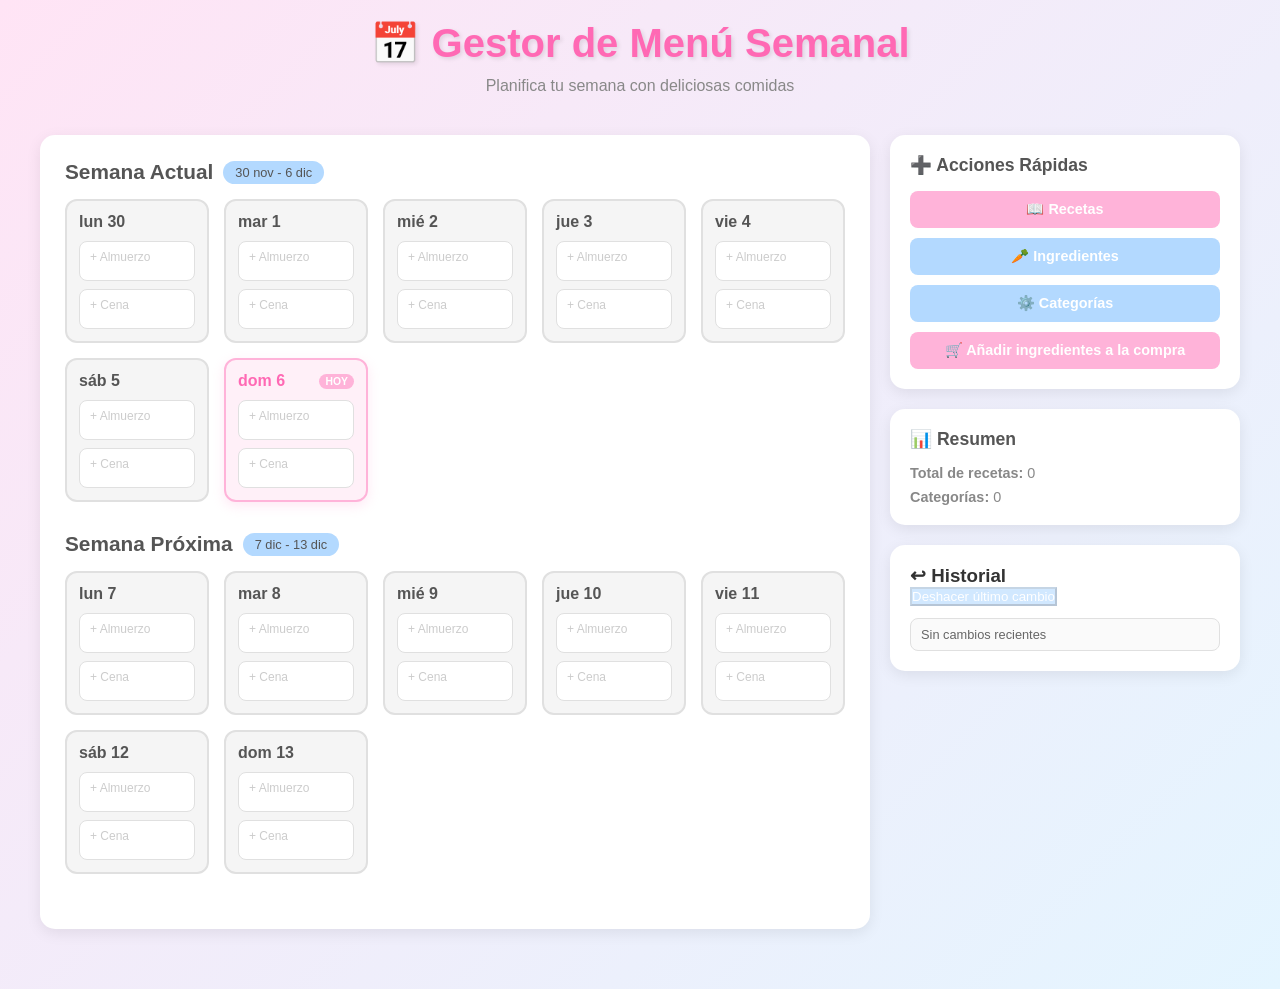
==== commit 7ff831ee: "Main changes for ingredients base" ====
--- a/index.html
+++ b/index.html
@@ -22,15 +22,16 @@
                 <div class="sidebar-card">
                     <h3>➕ Acciones Rápidas</h3>
                     <button class="btn-primary" onclick="openManageMealsModal()">📖 Recetas</button>
+                    <button class="btn-secondary" onclick="openManageIngredientsModal()" style="margin-top: 10px;">🥕 Ingredientes</button>
                     <button class="btn-secondary" onclick="openManageCategoriesModal()" style="margin-top: 10px;">⚙️ Categorías</button>
+                    <button class="btn-primary" onclick="openManageMealsModal()" style="margin-top: 10px;">🛒 Añadir ingredientes a la compra</button>
                 </div>
 
                 <div class="sidebar-card">
                     <h3>📊 Resumen</h3>
                     <div style="font-size: 0.9rem; color: #888;">
                         <p style="margin-bottom: 8px;"><strong>Total de recetas:</strong> <span id="totalMeals">0</span></p>
-                        <p style="margin-bottom: 8px;"><strong>Categorías:</strong> <span id="totalCategories">0</span></p>
-                        <p><strong>Dinero/semana:</strong> <span id="weekTotal">€0.00</span></p>
+                        <p><strong>Categorías:</strong> <span id="totalCategories">0</span></p>
                     </div>
                 </div>
 
@@ -56,11 +57,6 @@
             
             <!-- Búsqueda y Filtros -->
             <div class="search-filter-section">
-                <div class="meal-view-toggle">
-                    <button type="button" id="viewAllBtn" class="meal-view-btn active" onclick="app.setMealView('all')" title="Todas">📋</button>
-                    <button type="button" id="viewFavoritesBtn" class="meal-view-btn" onclick="app.setMealView('favorites')" title="Favoritas">⭐</button>
-                    <button type="button" id="viewRecentBtn" class="meal-view-btn" onclick="app.setMealView('recent')" title="Recientes">🕒</button>
-                </div>
                 <input type="text" id="mealSearchInput" class="search-input" placeholder="🔍 Buscar receta..." onkeyup="app.filterMeals()">
                 <div class="filter-group">
                     <button type="button" id="openCategoryFilterBtn" class="filter-trigger" onclick="app.toggleCategoryFilterPopup()">📂 Filtrar por categorías</button>
@@ -81,7 +77,6 @@
             <div id="mealsSelectList" class="items-list"></div>
             <div id="noResultsMessage" class="no-results" style="display: none;">
                 <div id="noResultsText">❌ No se encontraron recetas</div>
-                <button type="button" id="addTempFromSearchBtn" class="btn-add-temp-from-search" onclick="app.assignSearchAsTempRecipe()" style="display: none;">Añadir receta temporal</button>
             </div>
             
             <div class="modal-buttons">
@@ -103,13 +98,13 @@
                     <label for="mealName">Nombre de la Receta</label>
                     <input type="text" id="mealName" required placeholder="Ej: Pasta a la Carbonara">
                 </div>
-                <div class="form-group">
-                    <label for="mealPrice">Precio (€)</label>
-                    <input type="number" id="mealPrice" step="0.01" min="0" required placeholder="Ej: 5.50">
+                    <div class="form-group">
+                    <label>Categorías</label>
+                    <div id="categoriesCheckboxes" class="checkbox-group"></div>
                 </div>
                 <div class="form-group">
-                    <label>Categorías</label>
-                    <div id="categoriesCheckboxes" class="checkbox-group"></div>
+                    <label>Ingredientes</label>
+                    <div id="ingredientsCheckboxes" class="checkbox-group"></div>
                 </div>
                 <div class="modal-buttons">
                     <button type="button" class="btn-cancel" onclick="closeModal('addMealModal')">Cancelar</button>
@@ -134,17 +129,40 @@
                     <input type="text" id="mealName2" required placeholder="Nombre de la receta">
                 </div>
                 <div class="form-group">
-                    <input type="number" id="mealPrice2" step="0.01" min="0" required placeholder="Precio (€)">
+                    <label>Categorías</label>
+                    <div id="categoriesCheckboxes2" class="checkbox-group"></div>
                 </div>
                 <div class="form-group">
-                    <label>Categorías</label>
-                    <div id="categoriesCheckboxes2" class="checkbox-group"></div>
+                    <label>Ingredientes</label>
+                    <div id="ingredientsCheckboxes2" class="checkbox-group"></div>
                 </div>
                 <button type="submit" class="btn-success" style="width: 100%; margin-bottom: 20px;">Agregar Receta</button>
             </form>
 
             <h3 style="margin-bottom: 10px; color: #555; font-size: 1rem;">Recetas Existentes</h3>
+            <button type="button" class="btn-secondary" onclick="app.addSelectedRecipeIngredientsToBring()" style="width: 100%; margin-bottom: 15px;">➕ Añadir ingredientes seleccionados a Bring</button>
             <div id="mealsList" class="items-list"></div>
+        </div>
+    </div>
+
+    <!-- Modal: Gestionar Ingredientes -->
+    <div id="manageIngredientsModal" class="modal">
+        <div class="modal-content">
+            <div class="modal-header">
+                <span>Gestionar Ingredientes</span>
+                <button class="close-btn" onclick="closeModal('manageIngredientsModal')">×</button>
+            </div>
+            <div id="ingredientMessage"></div>
+            <h3 style="margin-top: 20px; margin-bottom: 10px; color: #555; font-size: 1rem;">Nuevo Ingrediente</h3>
+            <form id="addIngredientForm">
+                <div class="form-group">
+                    <input type="text" id="ingredientName" required placeholder="Nombre del ingrediente">
+                </div>
+                <button type="submit" class="btn-success" style="width: 100%; margin-bottom: 20px;">Agregar Ingrediente</button>
+            </form>
+
+            <h3 style="margin-bottom: 10px; color: #555; font-size: 1rem;">Ingredientes Existentes</h3>
+            <div id="ingredientsList" class="items-list"></div>
         </div>
     </div>
 
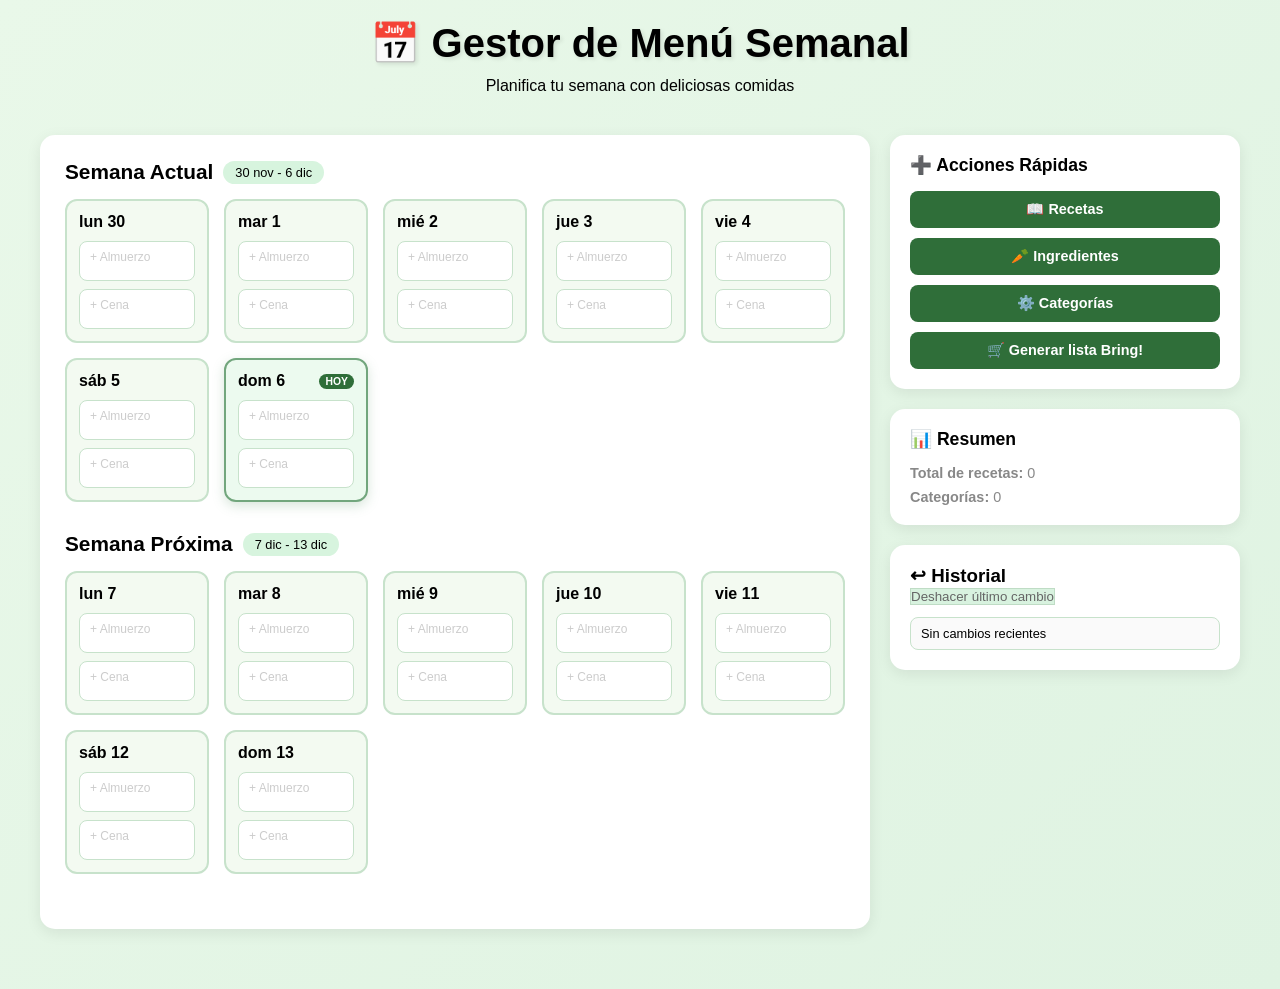
==== commit 920957c5: "Implement steps and new html" ====
--- a/index.html
+++ b/index.html
@@ -21,10 +21,10 @@
             <div class="sidebar">
                 <div class="sidebar-card">
                     <h3>➕ Acciones Rápidas</h3>
-                    <button class="btn-primary" onclick="openManageMealsModal()">📖 Recetas</button>
-                    <button class="btn-secondary" onclick="openManageIngredientsModal()" style="margin-top: 10px;">🥕 Ingredientes</button>
-                    <button class="btn-secondary" onclick="openManageCategoriesModal()" style="margin-top: 10px;">⚙️ Categorías</button>
-                    <button class="btn-primary" onclick="openManageMealsModal()" style="margin-top: 10px;">🛒 Añadir ingredientes a la compra</button>
+                    <button class="btn-primary" onclick="openManageMealsModal('all')">📖 Recetas</button>
+                    <button class="btn-secondary quick-action-spaced" onclick="openManageIngredientsModal()">🥕 Ingredientes</button>
+                    <button class="btn-secondary quick-action-spaced" onclick="openManageCategoriesModal()">⚙️ Categorías</button>
+                    <button class="btn-primary quick-action-spaced" onclick="openBringModal()">🛒 Generar lista Bring!</button>
                 </div>
 
                 <div class="sidebar-card">
@@ -57,6 +57,11 @@
             
             <!-- Búsqueda y Filtros -->
             <div class="search-filter-section">
+                <div class="meal-view-toggle">
+                    <button type="button" id="viewAllBtn" class="meal-view-btn active" onclick="app.setMealView('all')" title="Todas">📋</button>
+                    <button type="button" id="viewFavoritesBtn" class="meal-view-btn" onclick="app.setMealView('favorites')" title="Favoritas">⭐</button>
+                    <button type="button" id="viewRecentBtn" class="meal-view-btn" onclick="app.setMealView('recent')" title="Recientes">🕒</button>
+                </div>
                 <input type="text" id="mealSearchInput" class="search-input" placeholder="🔍 Buscar receta..." onkeyup="app.filterMeals()">
                 <div class="filter-group">
                     <button type="button" id="openCategoryFilterBtn" class="filter-trigger" onclick="app.toggleCategoryFilterPopup()">📂 Filtrar por categorías</button>
@@ -77,6 +82,7 @@
             <div id="mealsSelectList" class="items-list"></div>
             <div id="noResultsMessage" class="no-results" style="display: none;">
                 <div id="noResultsText">❌ No se encontraron recetas</div>
+                <button type="button" id="addTempFromSearchBtn" class="btn-add-temp-from-search" onclick="app.assignSearchAsTempRecipe()" style="display: none;">Añadir receta temporal</button>
             </div>
             
             <div class="modal-buttons">
@@ -106,6 +112,10 @@
                     <label>Ingredientes</label>
                     <div id="ingredientsCheckboxes" class="checkbox-group"></div>
                 </div>
+                <div class="form-group">
+                    <label for="mealSteps">Pasos (uno por línea)</label>
+                    <textarea id="mealSteps" placeholder="Ej:\nSofríe la cebolla\nAñade parmesano\nSirve caliente"></textarea>
+                </div>
                 <div class="modal-buttons">
                     <button type="button" class="btn-cancel" onclick="closeModal('addMealModal')">Cancelar</button>
                     <button type="submit" class="btn-primary" style="width: 100%;">Crear Receta</button>
@@ -123,7 +133,7 @@
             </div>
             <div id="mealsMessage"></div>
             
-            <h3 style="margin-top: 20px; margin-bottom: 10px; color: #555; font-size: 1rem;">Nueva Receta</h3>
+            <h3 id="manageMealFormTitle" style="margin-top: 20px; margin-bottom: 10px; color: #555; font-size: 1rem;">Nueva Receta</h3>
             <form id="addMealForm2">
                 <div class="form-group">
                     <input type="text" id="mealName2" required placeholder="Nombre de la receta">
@@ -136,12 +146,55 @@
                     <label>Ingredientes</label>
                     <div id="ingredientsCheckboxes2" class="checkbox-group"></div>
                 </div>
-                <button type="submit" class="btn-success" style="width: 100%; margin-bottom: 20px;">Agregar Receta</button>
+                <div class="form-group">
+                    <label for="mealSteps2">Pasos (uno por línea)</label>
+                    <textarea id="mealSteps2" placeholder="Ej:\nSofríe la cebolla\nAñade parmesano\nSirve caliente"></textarea>
+                </div>
+                <button id="manageMealSubmitBtn" type="submit" class="btn-success" style="width: 100%; margin-bottom: 10px;">Agregar Receta</button>
+                <button id="manageMealCancelEditBtn" type="button" class="btn-cancel" style="width: 100%; margin-bottom: 20px; display: none;" onclick="app.cancelMealEdit()">Cancelar edición</button>
             </form>
 
             <h3 style="margin-bottom: 10px; color: #555; font-size: 1rem;">Recetas Existentes</h3>
-            <button type="button" class="btn-secondary" onclick="app.addSelectedRecipeIngredientsToBring()" style="width: 100%; margin-bottom: 15px;">➕ Añadir ingredientes seleccionados a Bring</button>
             <div id="mealsList" class="items-list"></div>
+        </div>
+    </div>
+
+    <!-- Modal: Generar Lista Bring -->
+    <div id="bringModal" class="modal">
+        <div class="modal-content">
+            <div class="modal-header">
+                <span>Generar Lista Bring!</span>
+                <button class="close-btn" onclick="closeModal('bringModal')">×</button>
+            </div>
+            <div class="bring-panel">
+                <button type="button" class="bring-lock-btn" onclick="app.configureBringSettings()" title="Configurar cuenta Bring" aria-label="Configurar cuenta Bring">🔐</button>
+                <p id="bringSelectionInfo" class="bring-selection">No hay recetas seleccionadas para Bring!</p>
+            </div>
+            <button type="button" class="btn-secondary bring-add-btn" onclick="app.addSelectedRecipeIngredientsToBring()">➕ Añadir ingredientes seleccionados a Bring</button>
+            <div id="bringMessage"></div>
+            <h3 style="margin-bottom: 10px; color: #555; font-size: 1rem;">Recetas planificadas</h3>
+            <div id="bringMealsList" class="items-list"></div>
+        </div>
+    </div>
+
+    <!-- Modal: Detalle de Receta -->
+    <div id="mealDetailsModal" class="modal">
+        <div class="modal-content">
+            <div class="modal-header">
+                <span id="mealDetailsTitle">Detalle de Receta</span>
+                <button class="close-btn" onclick="closeModal('mealDetailsModal')">×</button>
+            </div>
+            <div class="meal-details-section">
+                <h4>Ingredientes</h4>
+                <ul id="mealDetailsIngredients" class="details-list"></ul>
+            </div>
+            <div class="meal-details-section">
+                <h4>Pasos</h4>
+                <ol id="mealDetailsSteps" class="details-list details-steps"></ol>
+            </div>
+            <div class="modal-buttons">
+                <button class="btn-cancel" onclick="closeModal('mealDetailsModal')">Cerrar</button>
+            </div>
         </div>
     </div>
 
--- a/assets/css/styles.css
+++ b/assets/css/styles.css
@@ -5,23 +5,23 @@
         }
 
         :root {
-            --pastel-pink: #FFB3D9;
-            --pastel-blue: #B3D9FF;
-            --pastel-green: #B3FFB3;
-            --pastel-yellow: #FFFFB3;
-            --pastel-purple: #D9B3FF;
-            --pastel-peach: #FFD9B3;
-            --light-gray: #F5F5F5;
-            --dark-gray: #666;
-            --border-color: #E0E0E0;
+            --pastel-pink: #BFEBCB;
+            --pastel-blue: #D7F4DE;
+            --pastel-green: #AEE0B8;
+            --pastel-yellow: #E4F7D8;
+            --pastel-purple: #CFEED6;
+            --pastel-peach: #E8F7E2;
+            --light-gray: #F3FAF1;
+            --dark-gray: #1A1A1A;
+            --border-color: #C7E2CB;
         }
 
         body {
             font-family: 'Segoe UI', Tahoma, Geneva, Verdana, sans-serif;
-            background: linear-gradient(135deg, #FFE4F5 0%, #E4F5FF 100%);
+            background: linear-gradient(135deg, #E9F8E9 0%, #DFF3E2 100%);
             min-height: 100vh;
             padding: 20px;
-            color: #333;
+            color: #000;
         }
 
         .container {
@@ -38,7 +38,7 @@
         header h1 {
             font-size: 2.5rem;
             margin-bottom: 10px;
-            color: #FF69B4;
+            color: #1F5A2A;
             text-shadow: 2px 2px 4px rgba(0,0,0,0.1);
         }
 
@@ -98,13 +98,13 @@
         }
 
         .day-card.today {
-            border-color: var(--pastel-pink);
-            background: #FFF0F8;
-            box-shadow: 0 4px 12px rgba(255, 179, 217, 0.3);
+            border-color: #72A67D;
+            background: #ECFAEF;
+            box-shadow: 0 4px 12px rgba(114, 166, 125, 0.28);
         }
 
         .day-card.today .day-header {
-            color: #FF69B4;
+            color: #000;
             font-weight: 700;
         }
 
@@ -122,7 +122,7 @@
         }
 
         .today-badge {
-            background: var(--pastel-pink);
+            background: #2F6E39;
             color: #fff;
             font-size: 0.65rem;
             padding: 2px 6px;
@@ -171,8 +171,8 @@
         }
 
         .meal-item:hover {
-            border-color: var(--pastel-pink);
-            background: #FFF5FA;
+            border-color: #7DBA88;
+            background: #F0FAF2;
         }
 
         .meal-item.dragging {
@@ -181,9 +181,9 @@
         }
 
         .meal-item.drag-over {
-            border: 2px dashed var(--pastel-pink);
-            background: #FFF0F8;
-            box-shadow: inset 0 0 8px rgba(255, 179, 217, 0.3);
+            border: 2px dashed #7DBA88;
+            background: #EAF8ED;
+            box-shadow: inset 0 0 8px rgba(125, 186, 136, 0.35);
         }
 
         .meal-info {
@@ -197,7 +197,7 @@
 
         .meal-price {
             font-size: 0.65rem;
-            color: #FF69B4;
+            color: #1F5A2A;
             font-weight: 600;
             margin-left: 0;
             display: none;
@@ -220,7 +220,7 @@
         }
 
         .add-btn:hover {
-            background: #FF69B4;
+            background: #4E9B5D;
             transform: scale(1.1);
         }
 
@@ -257,39 +257,59 @@
             font-size: 0.9rem;
         }
 
+        .sidebar-card .btn-primary,
+        .sidebar-card .btn-secondary {
+            background: #2F6E39;
+            color: #fff;
+            border: none;
+        }
+
+        .sidebar-card .btn-primary:hover,
+        .sidebar-card .btn-secondary:hover {
+            background: #275E31;
+            color: #fff;
+            transform: translateY(-2px);
+            box-shadow: 0 4px 8px rgba(39, 94, 49, 0.35);
+        }
+
+        .quick-action-spaced {
+            margin-top: 10px;
+        }
+
         .btn-primary {
-            background: var(--pastel-pink);
+            background: #2F6E39;
             color: white;
         }
 
         .btn-primary:hover {
-            background: #FF69B4;
+            background: #275E31;
             transform: translateY(-2px);
-            box-shadow: 0 4px 8px rgba(255, 105, 180, 0.3);
+            box-shadow: 0 4px 8px rgba(39, 94, 49, 0.35);
         }
 
         .btn-secondary {
-            background: var(--pastel-blue);
-            color: white;
+            background: #BFEBCB;
+            color: #000;
+            border: 1px solid #95C6A0;
         }
 
         .btn-secondary:hover {
-            background: #5B9FD9;
+            background: #A9DDB6;
             transform: translateY(-2px);
-            box-shadow: 0 4px 8px rgba(91, 159, 217, 0.3);
+            box-shadow: 0 4px 8px rgba(65, 122, 79, 0.25);
         }
 
         .btn-success {
-            background: var(--pastel-green);
-            color: #333;
+            background: #AEE0B8;
+            color: #000;
             font-weight: 600;
         }
 
         .btn-success:hover {
-            background: #5FB35F;
-            color: white;
+            background: #8FCCA0;
+            color: #000;
             transform: translateY(-2px);
-            box-shadow: 0 4px 8px rgba(95, 179, 95, 0.3);
+            box-shadow: 0 4px 8px rgba(72, 130, 85, 0.28);
         }
 
         .modal {
@@ -345,7 +365,7 @@
         }
 
         .close-btn:hover {
-            color: #FF69B4;
+            color: #2F6E39;
         }
 
         .form-group {
@@ -361,6 +381,7 @@
         }
 
         .form-group input,
+        .form-group textarea,
         .form-group select {
             width: 100%;
             padding: 10px;
@@ -370,11 +391,40 @@
             transition: border-color 0.2s ease;
         }
 
+        .form-group textarea {
+            min-height: 90px;
+            resize: vertical;
+            font-family: inherit;
+        }
+
         .form-group input:focus,
+        .form-group textarea:focus,
         .form-group select:focus {
             outline: none;
-            border-color: var(--pastel-pink);
-            background: #FFF5FA;
+            border-color: #7DBA88;
+            background: #F2FBF4;
+        }
+
+        .meal-details-section {
+            margin-top: 12px;
+        }
+
+        .meal-details-section h4 {
+            font-size: 0.95rem;
+            color: #555;
+            margin-bottom: 8px;
+        }
+
+        .details-list {
+            margin: 0;
+            padding-left: 18px;
+            color: #555;
+            font-size: 0.9rem;
+            line-height: 1.4;
+        }
+
+        .details-list li {
+            margin-bottom: 5px;
         }
 
         .checkbox-group {
@@ -484,7 +534,7 @@
         }
 
         .btn-filter-apply {
-            background: var(--pastel-blue);
+            background: #2F6E39;
             color: white;
         }
 
@@ -523,9 +573,9 @@
         }
 
         .meal-view-btn.active {
-            background: var(--pastel-pink);
+            background: #2F6E39;
             color: white;
-            border-color: var(--pastel-pink);
+            border-color: #2F6E39;
         }
 
         .favorite-btn {
@@ -546,8 +596,8 @@
         .btn-add-temp-from-search {
             margin-top: 12px;
             padding: 10px 12px;
-            background: var(--pastel-purple);
-            color: white;
+            background: #AEE0B8;
+            color: #000;
             border: none;
             border-radius: 8px;
             cursor: pointer;
@@ -556,7 +606,7 @@
         }
 
         .btn-add-temp-from-search:hover {
-            background: #C994FF;
+            background: #8FCCA0;
         }
 
         .history-card {
@@ -607,8 +657,8 @@
         }
 
         .history-toggle-btn:hover {
-            border-color: var(--pastel-pink);
-            color: #444;
+            border-color: #7DBA88;
+            color: #000;
         }
 
         .meal-item.empty {
@@ -625,14 +675,14 @@
 
         .filter-trigger:focus {
             outline: none;
-            border-color: var(--pastel-pink);
+            border-color: #7DBA88;
         }
 
         .clear-filters {
             width: 40px;
             min-width: 40px;
             height: 40px;
-            background: var(--pastel-yellow);
+            background: #D9F2D0;
             border: none;
             border-radius: 8px;
             cursor: pointer;
@@ -646,7 +696,7 @@
         }
 
         .clear-filters:hover {
-            background: #FFD700;
+            background: #BFE8B4;
         }
 
         .no-results {
@@ -691,7 +741,7 @@
         }
 
         .temp-badge {
-            background: var(--pastel-purple);
+            background: #2F6E39;
             color: white;
             padding: 2px 6px;
             border-radius: 8px;
@@ -710,7 +760,7 @@
         }
 
         .meal-card-temp-badge {
-            background: var(--pastel-purple);
+            background: #2F6E39;
             color: white;
             padding: 2px 6px;
             border-radius: 999px;
@@ -722,13 +772,64 @@
 
         .item-price {
             font-size: 0.8rem;
-            color: #FF69B4;
+            color: #1F5A2A;
             font-weight: 500;
         }
 
         .item-actions {
             display: flex;
             gap: 8px;
+        }
+
+        .bring-panel {
+            background: linear-gradient(135deg, #ECFAEF 0%, #E2F5E6 100%);
+            border: 1px solid #C7E2CB;
+            border-radius: 10px;
+            padding: 10px;
+            margin-bottom: 12px;
+            position: relative;
+        }
+
+        .bring-selection {
+            font-size: 0.82rem;
+            color: #516071;
+            margin: 0;
+            padding-right: 44px;
+        }
+
+        .bring-lock-btn {
+            position: absolute;
+            top: 8px;
+            right: 8px;
+            width: 32px;
+            height: 32px;
+            border: 1px solid #8FBF99;
+            background: #ffffff;
+            border-radius: 8px;
+            cursor: pointer;
+            font-size: 0.95rem;
+            display: inline-flex;
+            align-items: center;
+            justify-content: center;
+            color: #1F5A2A;
+        }
+
+        .bring-lock-btn:hover {
+            background: #E8F6EC;
+            border-color: #75A880;
+        }
+
+        .bring-add-btn {
+            width: 170px;
+            min-height: 88px;
+            margin: 0 auto 15px;
+            display: block;
+            border-radius: 14px;
+            font-weight: 700;
+            line-height: 1.25;
+            text-align: center;
+            white-space: normal;
+            padding: 12px;
         }
 
         .btn-small {
@@ -741,21 +842,21 @@
         }
 
         .btn-edit {
-            background: var(--pastel-yellow);
-            color: #555;
+            background: #DDF2D5;
+            color: #000;
         }
 
         .btn-edit:hover {
-            background: #FFD700;
+            background: #C5E8BB;
         }
 
         .btn-delete {
-            background: #FFB3B3;
+            background: #2F6E39;
             color: white;
         }
 
         .btn-delete:hover {
-            background: #FF6B6B;
+            background: #275E31;
         }
 
         .modal-buttons {
@@ -776,18 +877,18 @@
         }
 
         .btn-cancel {
-            background: var(--light-gray);
-            color: #555;
+            background: #E8F5E4;
+            color: #000;
         }
 
         .btn-cancel:hover {
-            background: #ddd;
+            background: #D5EECF;
         }
 
         .btn-remove-meal {
             background: white;
-            border: 1px solid #FFB3B3;
-            color: #FF6B6B;
+            border: 1px solid #6AA676;
+            color: #1F5A2A;
             padding: 3px 8px;
             border-radius: 4px;
             font-size: 0.8rem;
@@ -798,8 +899,59 @@
         }
 
         .btn-remove-meal:hover {
-            background: #FFB3B3;
+            background: #2F6E39;
             color: white;
+        }
+
+        .success,
+        .error {
+            border-radius: 8px;
+            padding: 10px 12px;
+            font-size: 0.85rem;
+            margin: 8px 0 12px;
+        }
+
+        .success {
+            background: #ECFAEF;
+            border: 1px solid #B5DDBE;
+            color: #000;
+        }
+
+        .error {
+            background: #F0F8EC;
+            border: 1px solid #C7E2CB;
+            color: #000;
+        }
+
+        header,
+        header h1,
+        header p,
+        .week-title,
+        .week-title span,
+        .day-header,
+        .meal-label,
+        .meal-info,
+        .sidebar-card h3,
+        .modal-header,
+        .form-group label,
+        .meal-details-section h4,
+        .details-list,
+        .filter-popup-title,
+        .filter-selected-count,
+        .meal-view-btn,
+        .history-item,
+        .history-item-time,
+        .history-toggle-btn,
+        .no-results,
+        .item-name,
+        .item-price,
+        .bring-selection,
+        .close-btn,
+        .btn-success,
+        .btn-secondary,
+        .btn-cancel,
+        .btn-edit {
+            color: #000;
         }
 
         @media (max-width: 768px) {
